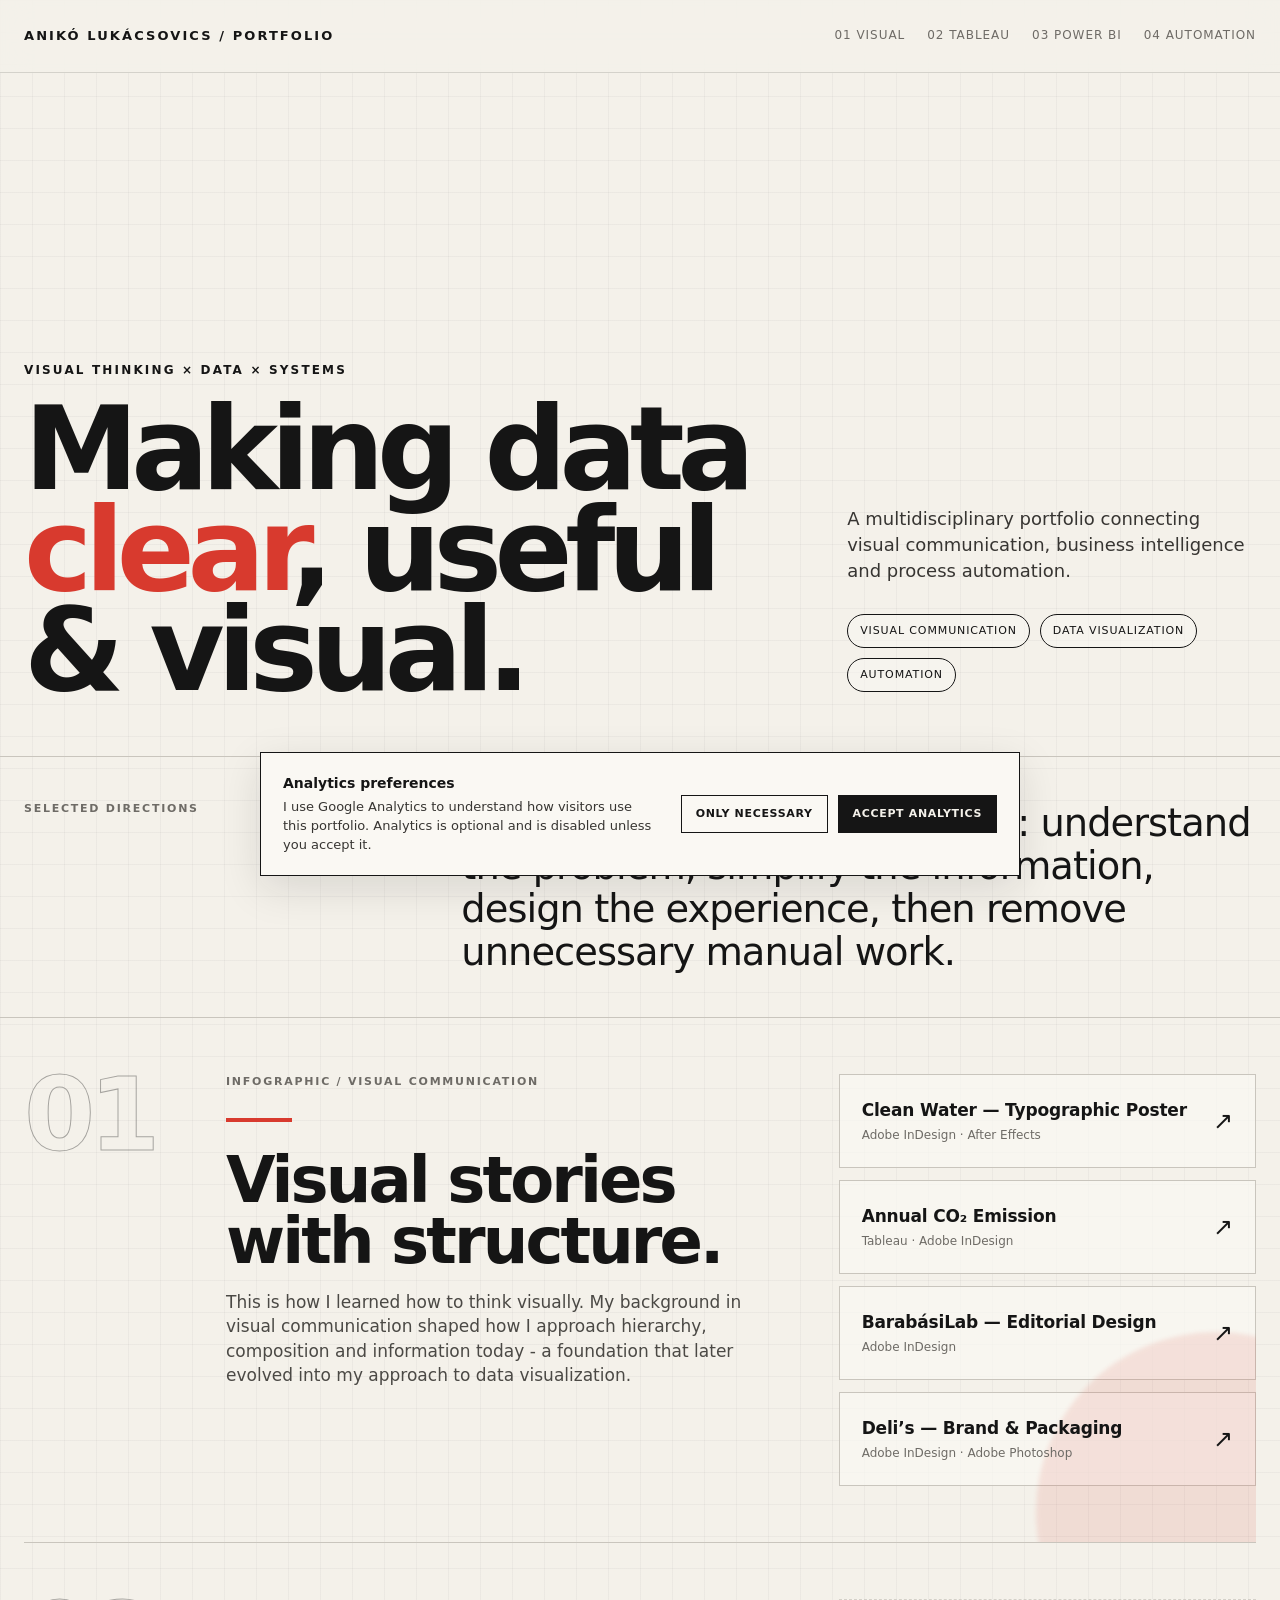
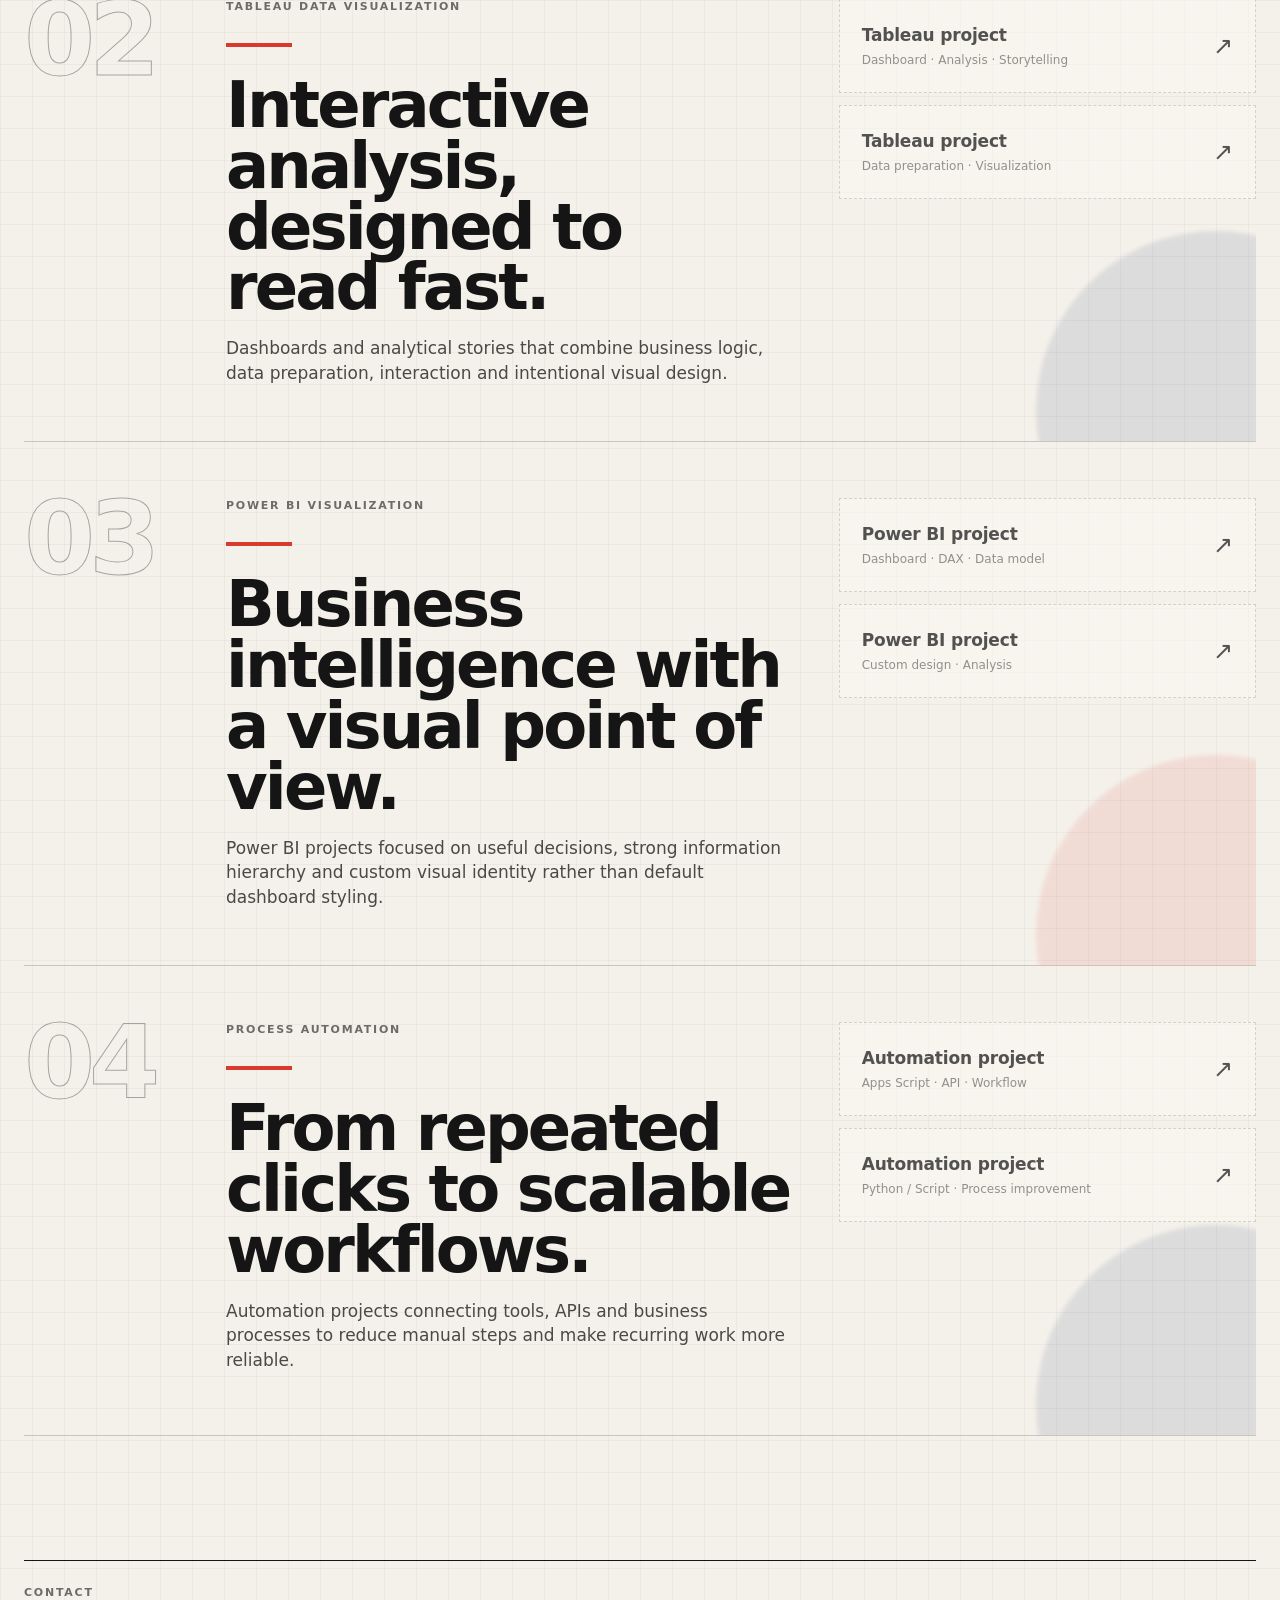
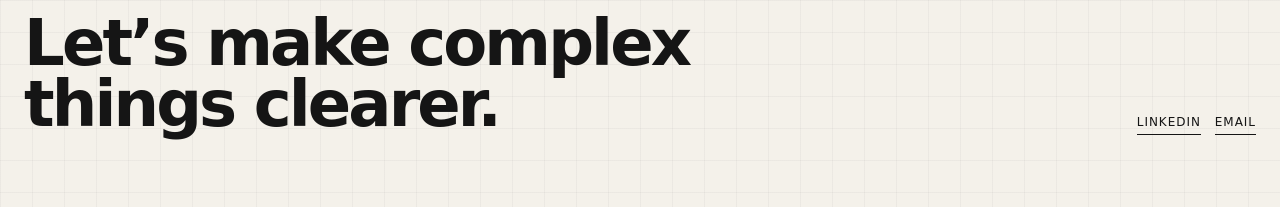
==== index.html @ 2d9f4ae4 "Implement analytics consent banner Added Google Analytics consent banner and functionality." ====
<!DOCTYPE html>
<html lang="en">
<head>
  <!-- Google Consent Mode: analytics denied by default -->
  <script>
    window.dataLayer = window.dataLayer || [];
    function gtag(){dataLayer.push(arguments);}
    gtag('consent', 'default', {
      'analytics_storage': 'denied',
      'ad_storage': 'denied',
      'ad_user_data': 'denied',
      'ad_personalization': 'denied'
    });
  </script>

  <!-- Google tag (gtag.js) -->
  <script async src="https://www.googletagmanager.com/gtag/js?id=G-JGWVMMJHGT"></script>
  <script>
    gtag('js', new Date());
    gtag('config', 'G-JGWVMMJHGT');
  </script>

  <meta charset="UTF-8" />
  <meta name="viewport" content="width=device-width, initial-scale=1.0" />
  <meta name="description" content="Portfolio — visual communication, Tableau, Power BI and process automation." />
  <title>Portfolio — Visual Data & Automation</title>

  <style>
    :root{
      --paper:#f4f1ea;
      --ink:#151515;
      --muted:#6e6b66;
      --line:#c9c5bd;
      --indigo:#243a73;
      --red:#d83a2e;
      --card:#faf8f3;
      --max:1320px;
    }

    *{box-sizing:border-box}

    html{scroll-behavior:smooth}

    body{
      margin:0;
      background:
        linear-gradient(rgba(21,21,21,.035) 1px, transparent 1px),
        linear-gradient(90deg, rgba(21,21,21,.035) 1px, transparent 1px),
        var(--paper);
      background-size:32px 32px;
      color:var(--ink);
      font-family:Inter, ui-sans-serif, system-ui, -apple-system, BlinkMacSystemFont, "Segoe UI", sans-serif;
      line-height:1.45;
    }

    a{
      color:inherit;
      text-decoration:none;
    }

    .shell{
      width:min(calc(100% - 48px),var(--max));
      margin:0 auto;
    }

    header{
      position:sticky;
      top:0;
      z-index:20;
      backdrop-filter:blur(14px);
      background:rgba(244,241,234,.84);
      border-bottom:1px solid rgba(21,21,21,.14);
    }

    .nav{
      height:72px;
      display:flex;
      align-items:center;
      justify-content:space-between;
      gap:24px;
    }

    .brand{
      font-size:13px;
      font-weight:800;
      letter-spacing:.16em;
      text-transform:uppercase;
      white-space:nowrap;
    }

    .navlinks{
      display:flex;
      gap:22px;
      align-items:center;
      flex-wrap:wrap;
      justify-content:flex-end;
    }

    .navlinks a{
      font-size:12px;
      letter-spacing:.08em;
      text-transform:uppercase;
      color:var(--muted);
      transition:.2s ease;
    }

    .navlinks a:hover{
      color:var(--ink);
    }

    .hero{
      min-height:76vh;
      display:grid;
      align-items:end;
      padding:72px 0 56px;
      border-bottom:1px solid var(--line);
    }

    .hero-grid{
      display:grid;
      grid-template-columns:1.3fr .7fr;
      gap:64px;
      align-items:end;
    }

    .eyebrow{
      font-size:12px;
      letter-spacing:.18em;
      text-transform:uppercase;
      color:var(--ink);
      font-weight:800;
      margin-bottom:20px;
    }

    h1{
      margin:0;
      font-size:clamp(56px,9vw,136px);
      line-height:.87;
      letter-spacing:-.065em;
      font-weight:800;
      max-width:980px;
    }

    h1 em{
      font-style:normal;
      color:var(--red);
    }

    .hero-copy{
      max-width:420px;
      padding-bottom:8px;
    }

    .hero-copy p{
      font-size:18px;
      margin:0 0 30px;
      color:#373532;
    }

    .hero-meta{
      display:flex;
      gap:10px;
      flex-wrap:wrap;
    }

    .pill{
      border:1px solid var(--ink);
      border-radius:999px;
      padding:8px 12px;
      font-size:11px;
      letter-spacing:.08em;
      text-transform:uppercase;
      background:rgba(250,248,243,.5);
    }

    .intro{
      padding:44px 0;
      border-bottom:1px solid var(--line);
    }

    .intro-grid{
      display:grid;
      grid-template-columns:1fr 2fr;
      gap:40px;
    }

    .label{
      font-size:11px;
      font-weight:800;
      letter-spacing:.16em;
      text-transform:uppercase;
      color:var(--muted);
    }

    .intro p{
      font-size:clamp(24px,3vw,42px);
      line-height:1.12;
      letter-spacing:-.025em;
      margin:0;
      max-width:1050px;
    }

    .work{
      padding:0 0 80px;
    }

    .section-card{
      position:relative;
      min-height:470px;
      display:grid;
      grid-template-columns:170px 1fr;
      gap:32px;
      padding:56px 0;
      border-bottom:1px solid var(--line);
      overflow:hidden;
    }

    .section-num{
      font-size:clamp(64px,8vw,120px);
      line-height:.8;
      letter-spacing:-.06em;
      font-weight:700;
      color:transparent;
      -webkit-text-stroke:1px var(--ink);
      opacity:.35;
    }

    .section-main{
      display:grid;
      grid-template-columns:1.15fr .85fr;
      gap:48px;
      align-items:start;
    }

    .section-title{
      margin:0 0 18px;
      font-size:clamp(40px,5vw,76px);
      line-height:.95;
      letter-spacing:-.045em;
    }

    .section-desc{
      max-width:620px;
      font-size:17px;
      color:#4b4945;
      margin:0;
    }

    .accent{
      width:66px;
      height:4px;
      background:var(--red);
      margin:28px 0;
    }

    .project-stack{
      display:grid;
      gap:12px;
    }

    .project{
      display:grid;
      grid-template-columns:1fr auto;
      gap:20px;
      align-items:center;
      min-height:94px;
      padding:20px 22px;
      border:1px solid var(--line);
      background:rgba(250,248,243,.72);
      transition:transform .22s ease, background .22s ease, border-color .22s ease;
    }

    .project:hover{
      transform:translateX(-8px);
      background:var(--card);
      border-color:var(--ink);
    }

    .project h3{
      margin:0 0 4px;
      font-size:17px;
      letter-spacing:-.01em;
    }

    .project p{
      margin:0;
      font-size:12px;
      color:var(--muted);
    }

    .arrow{
      font-size:24px;
      transition:transform .22s ease;
    }

    .project:hover .arrow{
      transform:translateX(5px);
    }

    .placeholder{
      border-style:dashed;
      opacity:.72;
    }

    .visual-project{
      position:relative;
      overflow:hidden;
      min-height:94px;
    }

    .visual-project::before{
      content:"";
      position:absolute;
      inset:0;
      background-image:var(--project-image);
      background-size:cover;
      background-position:center;
      opacity:0;
      transition:opacity .35s ease;
    }

    .visual-project .project-content,
    .visual-project .arrow{
      position:relative;
      z-index:1;
      transition:opacity .25s ease;
    }

    .visual-project:hover::before{
      opacity:1;
    }

    .visual-project:hover .project-content,
    .visual-project:hover .arrow{
      opacity:0;
    }

    .section-card[data-tone="indigo"]::after,
    .section-card[data-tone="red"]::after{
      content:"";
      position:absolute;
      right:-140px;
      bottom:-150px;
      width:360px;
      height:360px;
      border-radius:50%;
      filter:blur(2px);
      opacity:.11;
      pointer-events:none;
    }

    .section-card[data-tone="indigo"]::after{
      background:var(--indigo);
    }

    .section-card[data-tone="red"]::after{
      background:var(--red);
    }

    footer{
      padding:44px 0 72px;
    }

    .footer-grid{
      display:flex;
      justify-content:space-between;
      gap:32px;
      align-items:flex-end;
      border-top:1px solid var(--ink);
      padding-top:24px;
    }

    .footer-title{
      font-size:clamp(34px,5vw,68px);
      letter-spacing:-.045em;
      line-height:.95;
      font-weight:750;
    }

    .footer-links{
      display:flex;
      gap:14px;
      flex-wrap:wrap;
      justify-content:flex-end;
    }

    .footer-links a{
      font-size:12px;
      letter-spacing:.08em;
      text-transform:uppercase;
      border-bottom:1px solid var(--ink);
      padding-bottom:3px;
    }

    .reveal{
      opacity:0;
      transform:translateY(24px);
      transition:opacity .7s ease, transform .7s ease;
    }

    .reveal.visible{
      opacity:1;
      transform:none;
    }

    @media(max-width:920px){
      .shell{
        width:min(calc(100% - 30px),var(--max));
      }

      .nav{
        height:auto;
        padding:18px 0;
        align-items:flex-start;
      }

      .navlinks{
        gap:12px;
      }

      .hero{
        min-height:auto;
        padding:90px 0 48px;
      }

      .hero-grid,
      .intro-grid,
      .section-main{
        grid-template-columns:1fr;
      }

      .hero-grid{
        gap:34px;
      }

      .intro-grid{
        gap:16px;
      }

      .section-card{
        grid-template-columns:1fr;
        gap:18px;
        min-height:auto;
        padding:44px 0;
      }

      .section-num{
        font-size:64px;
      }

      .footer-grid{
        align-items:flex-start;
        flex-direction:column;
      }

      .footer-links{
        justify-content:flex-start;
      }
    }

    @media(max-width:560px){
      .brand{
        font-size:11px;
      }

      .navlinks a{
        font-size:10px;
      }

      .navlinks{
        gap:9px;
      }

      h1{
        font-size:58px;
      }

      .intro p{
        font-size:28px;
      }

      .section-title{
        font-size:43px;
      }

      .project{
        min-height:84px;
        padding:17px;
      }
    }

    /* Analytics consent banner */
    .consent-banner{
      position:fixed;
      left:24px;
      right:24px;
      bottom:24px;
      z-index:9999;
      display:none;
      max-width:760px;
      margin:0 auto;
      padding:20px 22px;
      background:var(--card);
      border:1px solid var(--ink);
      box-shadow:0 12px 40px rgba(21,21,21,.12);
    }
    .consent-banner.is-visible{display:block}
    .consent-inner{
      display:flex;
      align-items:center;
      justify-content:space-between;
      gap:24px;
    }
    .consent-copy{
      max-width:470px;
      font-size:13px;
      color:#373532;
    }
    .consent-copy strong{
      display:block;
      margin-bottom:5px;
      color:var(--ink);
      font-size:14px;
    }
    .consent-actions{
      display:flex;
      gap:10px;
      flex-shrink:0;
    }
    .consent-btn{
      appearance:none;
      border:1px solid var(--ink);
      padding:10px 14px;
      font:inherit;
      font-size:11px;
      font-weight:700;
      letter-spacing:.06em;
      text-transform:uppercase;
      cursor:pointer;
      background:transparent;
      color:var(--ink);
    }
    .consent-btn.accept{
      background:var(--ink);
      color:var(--paper);
    }
    @media(max-width:680px){
      .consent-banner{left:15px;right:15px;bottom:15px}
      .consent-inner{align-items:stretch;flex-direction:column;gap:16px}
      .consent-actions{flex-wrap:wrap}
    }

  </style>
</head>

<body>

  <div class="consent-banner" id="analytics-consent" role="dialog" aria-live="polite" aria-label="Analytics preferences">
    <div class="consent-inner">
      <div class="consent-copy">
        <strong>Analytics preferences</strong>
        I use Google Analytics to understand how visitors use this portfolio.
        Analytics is optional and is disabled unless you accept it.
      </div>
      <div class="consent-actions">
        <button class="consent-btn" id="necessary-only" type="button">Only necessary</button>
        <button class="consent-btn accept" id="accept-analytics" type="button">Accept analytics</button>
      </div>
    </div>
  </div>


  <header>
    <div class="shell nav">
      <a class="brand" href="#top">ANIKÓ LUKÁCSOVICS / PORTFOLIO</a>

      <nav class="navlinks" aria-label="Primary navigation">
        <a href="#visual">01 Visual</a>
        <a href="#tableau">02 Tableau</a>
        <a href="#powerbi">03 Power BI</a>
        <a href="#automation">04 Automation</a>
      </nav>
    </div>
  </header>

  <main id="top">

    <section class="hero">
      <div class="shell hero-grid">

        <div>
          <div class="eyebrow">Visual thinking × Data × Systems</div>
          <h1>Making data <em>clear</em>, useful & visual.</h1>
        </div>

        <div class="hero-copy">
          <p>A multidisciplinary portfolio connecting visual communication, business intelligence and process automation.</p>

          <div class="hero-meta">
            <span class="pill">Visual communication</span>
            <span class="pill">Data Visualization</span>
            <span class="pill">Automation</span>
          </div>
        </div>

      </div>
    </section>

    <section class="intro reveal">
      <div class="shell intro-grid">
        <div class="label">Selected directions</div>

        <p>
          Four disciplines, one approach: understand the problem, simplify the information,
          design the experience, then remove unnecessary manual work.
        </p>
      </div>
    </section>

    <section class="work shell">

      <!-- 01 VISUAL COMMUNICATION -->

      <article id="visual" class="section-card reveal" data-tone="red">

        <div class="section-num">01</div>

        <div class="section-main">

          <div>
            <div class="label">Infographic / Visual Communication</div>
            <div class="accent"></div>

            <h2 class="section-title">
              Visual stories with structure.
            </h2>

            <p class="section-desc">
              This is how I learned how to think visually. My background in visual communication
              shaped how I approach hierarchy, composition and information today - a foundation
              that later evolved into my approach to data visualization.
            </p>
          </div>

          <div class="project-stack">

            <!-- CLEAN WATER — CLICKABLE -->

            <a class="project visual-project"
               href="clean-water.html"
               style="--project-image:url('clean-water-thumbnail.jpg')">

              <div class="project-content">
                <h3>Clean Water — Typographic Poster</h3>
                <p>Adobe InDesign · After Effects</p>
              </div>

              <span class="arrow">↗</span>
            </a>


            <!-- CO2 EMISSION -->

            <a class="project visual-project"
               href="co2-emission.html"
               style="--project-image:url('co2-emission-hover.jpg')">

              <div class="project-content">
                <h3>Annual CO₂ Emission</h3>
                <p>Tableau · Adobe InDesign</p>
              </div>

              <span class="arrow">↗</span>
            </a>


            <!-- BARABASI LAB -->

            <a class="project visual-project"
               href="barabasi.html"
               style="--project-image:url('Barabasi-hower.JPG')">

              <div class="project-content">
                <h3>BarabásiLab — Editorial Design</h3>
                <p>Adobe InDesign</p>
              </div>

              <span class="arrow">↗</span>
            </a>


            <!-- DELI'S -->

<!-- DELI'S VEGAN ICE CREAM -->

<a class="project visual-project"
   href="delis.html"
   style="--project-image:url('delis-hover.JPG')">

  <div class="project-content">
    <h3>Deli’s — Brand & Packaging</h3>
    <p>Adobe InDesign · Adobe Photoshop</p>
  </div>

  <span class="arrow">↗</span>

</a>

          </div>
        </div>
      </article>


      <!-- 02 TABLEAU -->

      <article id="tableau" class="section-card reveal" data-tone="indigo">

        <div class="section-num">02</div>

        <div class="section-main">

          <div>
            <div class="label">Tableau Data Visualization</div>
            <div class="accent"></div>

            <h2 class="section-title">
              Interactive analysis, designed to read fast.
            </h2>

            <p class="section-desc">
              Dashboards and analytical stories that combine business logic,
              data preparation, interaction and intentional visual design.
            </p>
          </div>

          <div class="project-stack">

            <a class="project placeholder"
               href="#"
               onclick="return false;">

              <div>
                <h3>Tableau project</h3>
                <p>Dashboard · Analysis · Storytelling</p>
              </div>

              <span class="arrow">↗</span>
            </a>

            <a class="project placeholder"
               href="#"
               onclick="return false;">

              <div>
                <h3>Tableau project</h3>
                <p>Data preparation · Visualization</p>
              </div>

              <span class="arrow">↗</span>
            </a>

          </div>
        </div>
      </article>


      <!-- 03 POWER BI -->

      <article id="powerbi" class="section-card reveal" data-tone="red">

        <div class="section-num">03</div>

        <div class="section-main">

          <div>
            <div class="label">Power BI Visualization</div>
            <div class="accent"></div>

            <h2 class="section-title">
              Business intelligence with a visual point of view.
            </h2>

            <p class="section-desc">
              Power BI projects focused on useful decisions,
              strong information hierarchy and custom visual identity
              rather than default dashboard styling.
            </p>
          </div>

          <div class="project-stack">

            <a class="project placeholder"
               href="#"
               onclick="return false;">

              <div>
                <h3>Power BI project</h3>
                <p>Dashboard · DAX · Data model</p>
              </div>

              <span class="arrow">↗</span>
            </a>

            <a class="project placeholder"
               href="#"
               onclick="return false;">

              <div>
                <h3>Power BI project</h3>
                <p>Custom design · Analysis</p>
              </div>

              <span class="arrow">↗</span>
            </a>

          </div>
        </div>
      </article>


      <!-- 04 AUTOMATION -->

      <article id="automation" class="section-card reveal" data-tone="indigo">

        <div class="section-num">04</div>

        <div class="section-main">

          <div>
            <div class="label">Process Automation</div>
            <div class="accent"></div>

            <h2 class="section-title">
              From repeated clicks to scalable workflows.
            </h2>

            <p class="section-desc">
              Automation projects connecting tools, APIs and business processes
              to reduce manual steps and make recurring work more reliable.
            </p>
          </div>

          <div class="project-stack">

            <a class="project placeholder"
               href="#"
               onclick="return false;">

              <div>
                <h3>Automation project</h3>
                <p>Apps Script · API · Workflow</p>
              </div>

              <span class="arrow">↗</span>
            </a>

            <a class="project placeholder"
               href="#"
               onclick="return false;">

              <div>
                <h3>Automation project</h3>
                <p>Python / Script · Process improvement</p>
              </div>

              <span class="arrow">↗</span>
            </a>

          </div>
        </div>
      </article>

    </section>
  </main>


  <footer>

    <div class="shell footer-grid">

      <div>
        <div class="label" style="margin-bottom:12px">
          Contact
        </div>

        <div class="footer-title">
          Let’s make complex<br/>
          things clearer.
        </div>
      </div>

      <div class="footer-links">
        <a href="https://www.linkedin.com/in/anikolukacsovics"
           target="_blank"
           rel="noopener noreferrer">
          LinkedIn
        </a>

        <a href="mailto:aniko.lukacsovics@gmail.com">
          Email
        </a>
      </div>

    </div>

  </footer>


  <script>
    const observer = new IntersectionObserver((entries) => {
      entries.forEach(entry => {
        if (entry.isIntersecting) {
          entry.target.classList.add('visible');
        }
      });
    }, { threshold: 0.12 });

    document
      .querySelectorAll('.reveal')
      .forEach(el => observer.observe(el));
  </script>


  <script>
    (function () {
      const banner = document.getElementById('analytics-consent');
      const acceptButton = document.getElementById('accept-analytics');
      const necessaryButton = document.getElementById('necessary-only');
      const storageKey = 'portfolio_analytics_consent';
      const savedChoice = localStorage.getItem(storageKey);

      function grantAnalytics() {
        gtag('consent', 'update', {'analytics_storage': 'granted'});
      }
      function denyAnalytics() {
        gtag('consent', 'update', {'analytics_storage': 'denied'});
      }

      if (savedChoice === 'granted') {
        grantAnalytics();
      } else if (savedChoice === 'denied') {
        denyAnalytics();
      } else {
        banner.classList.add('is-visible');
      }

      acceptButton.addEventListener('click', function () {
        localStorage.setItem(storageKey, 'granted');
        grantAnalytics();
        banner.classList.remove('is-visible');
      });

      necessaryButton.addEventListener('click', function () {
        localStorage.setItem(storageKey, 'denied');
        denyAnalytics();
        banner.classList.remove('is-visible');
      });
    })();
  </script>

</body>
</html>
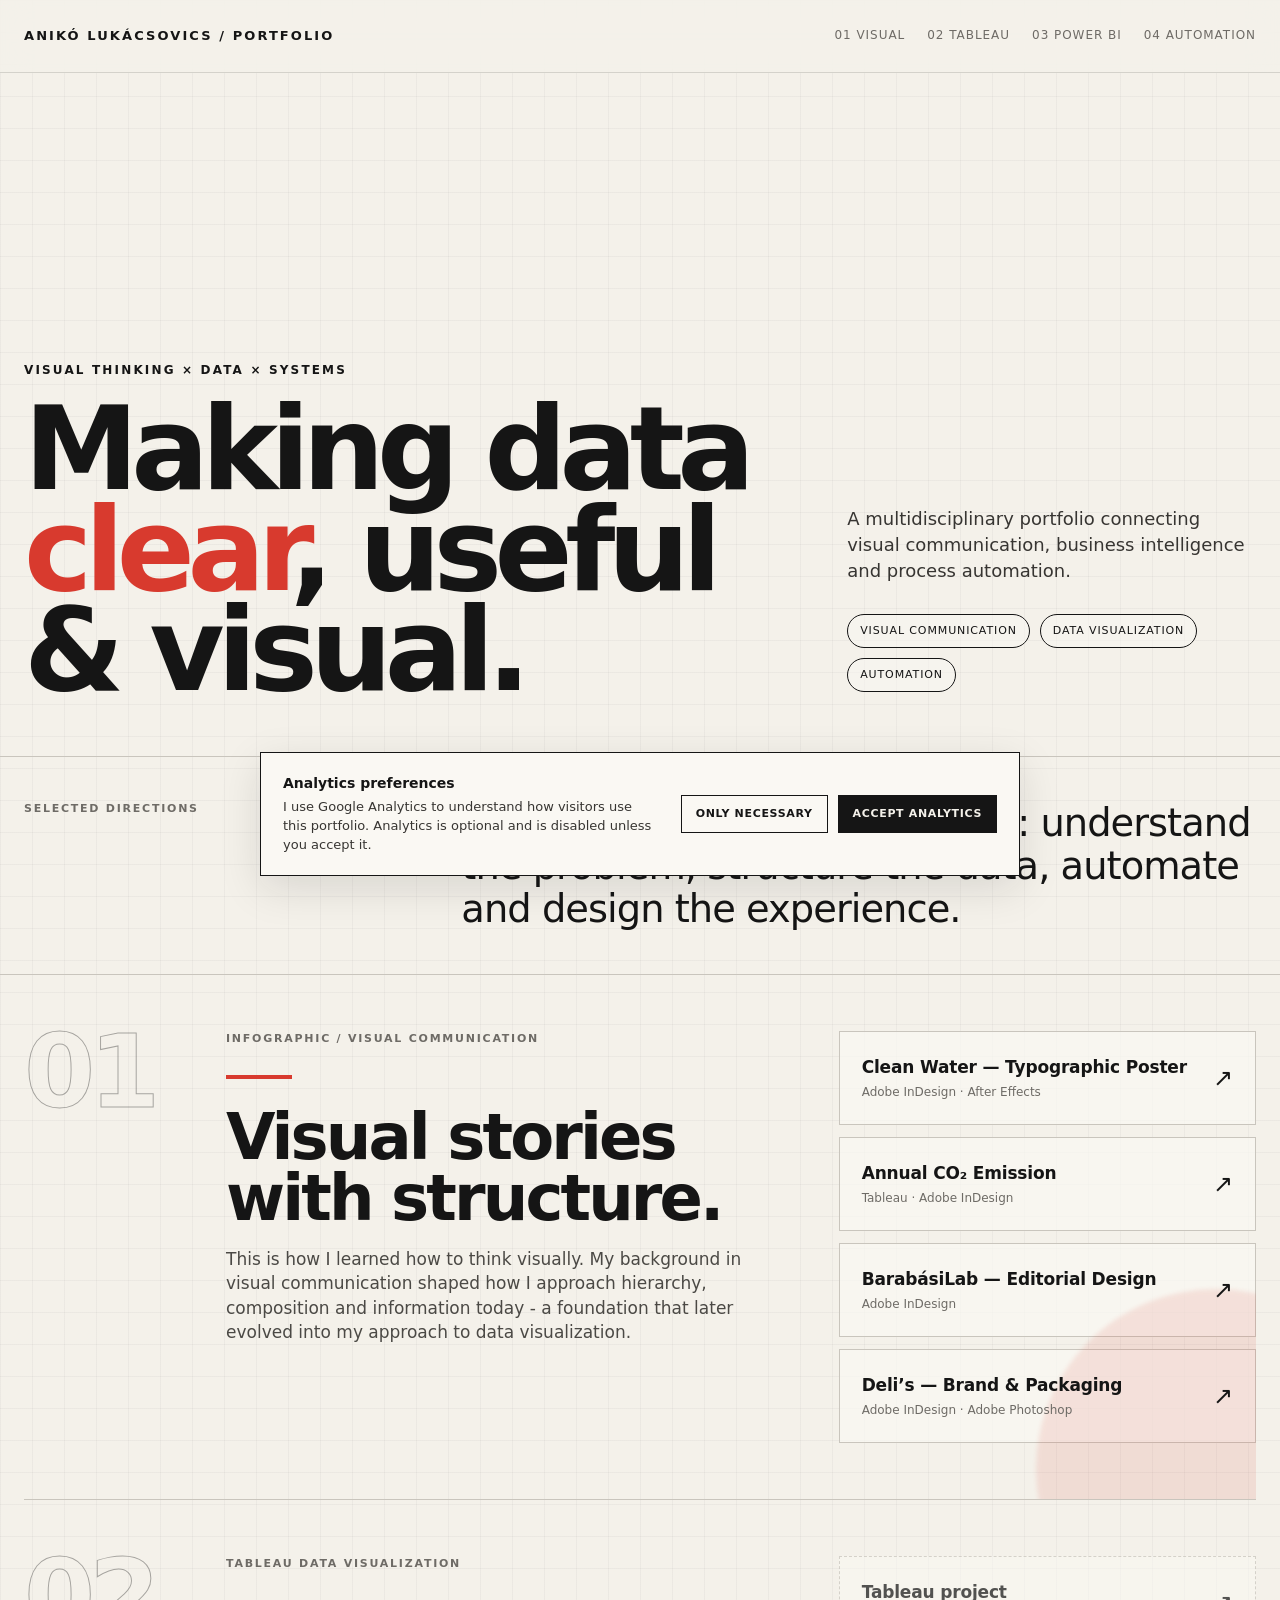
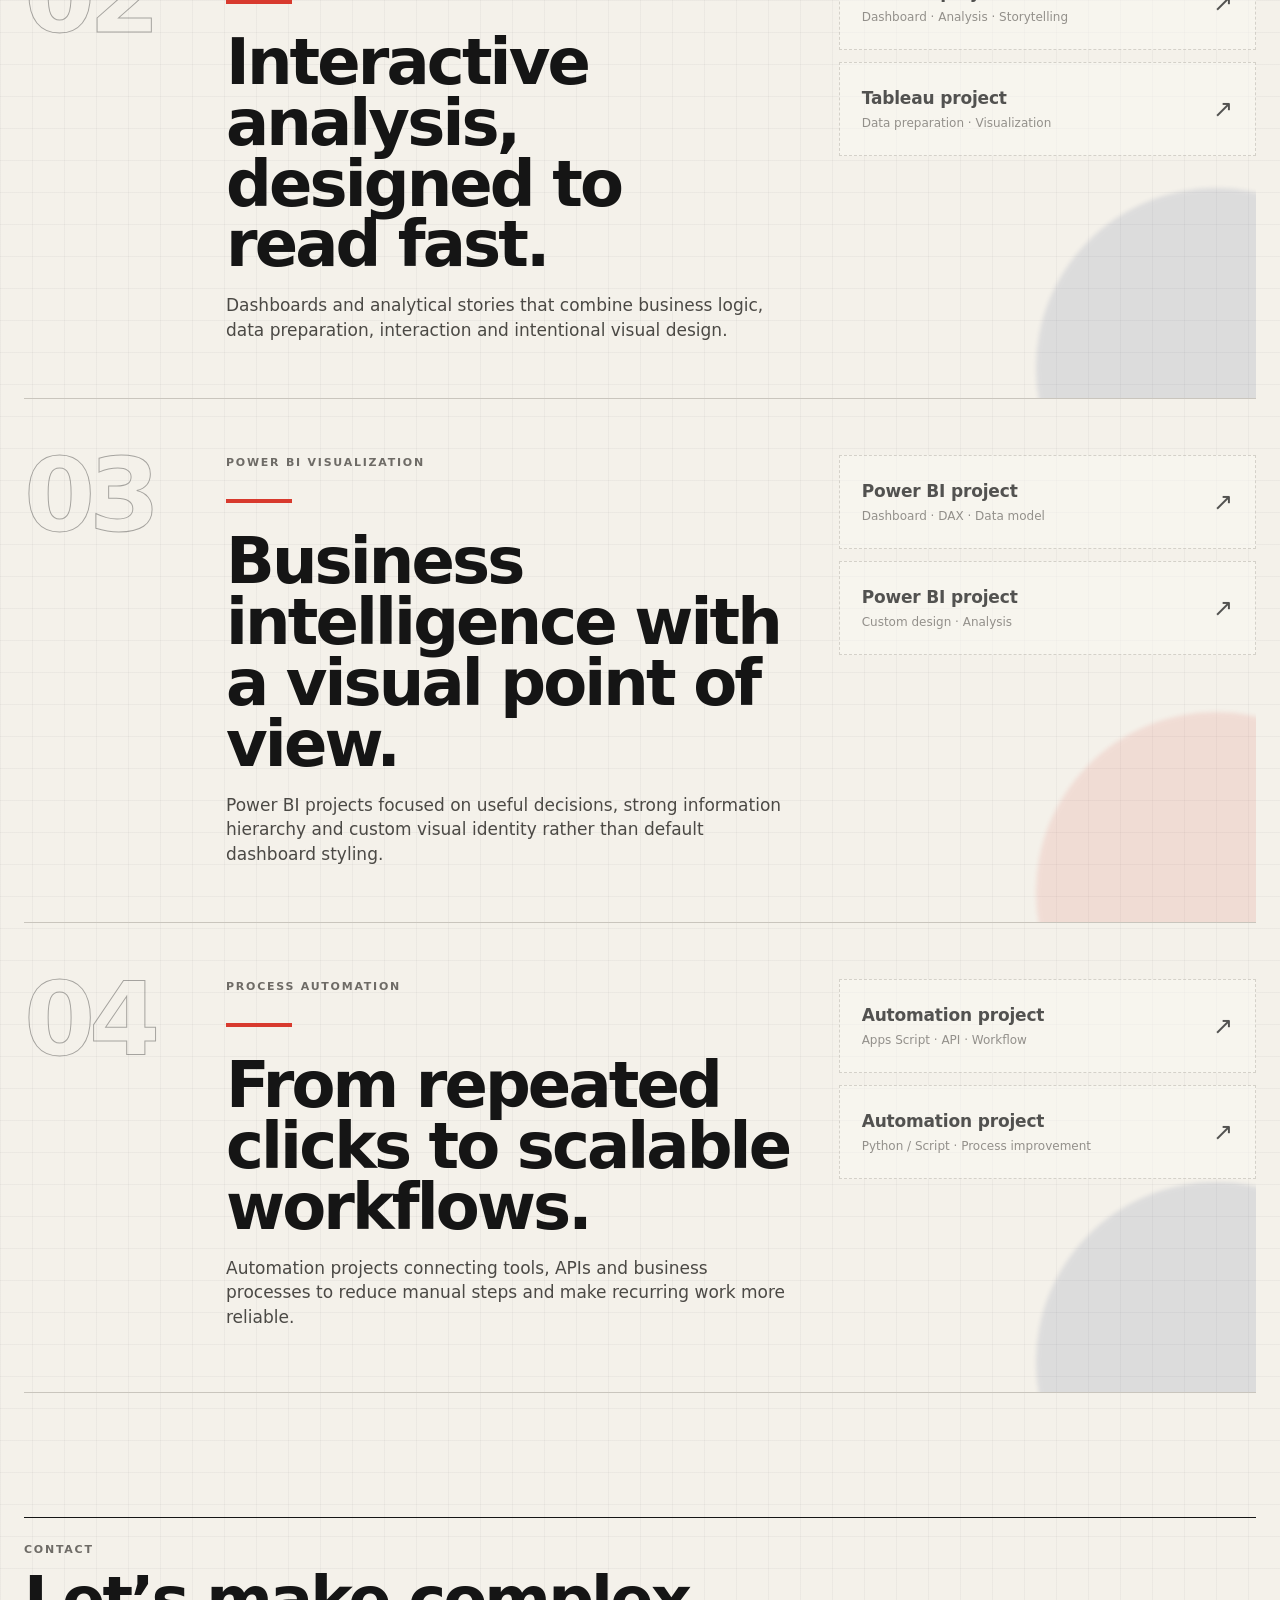
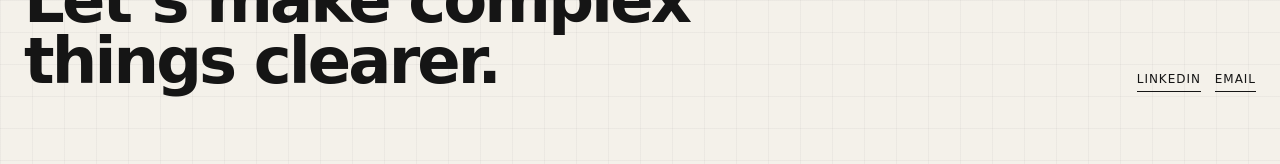
==== commit 97e09794: "Update description in index.html" ====
--- a/index.html
+++ b/index.html
@@ -611,8 +611,7 @@
         <div class="label">Selected directions</div>
 
         <p>
-          Four disciplines, one approach: understand the problem, simplify the information,
-          design the experience, then remove unnecessary manual work.
+          Four disciplines, one approach: understand the problem, structure the data, automate and design the experience.
         </p>
       </div>
     </section>
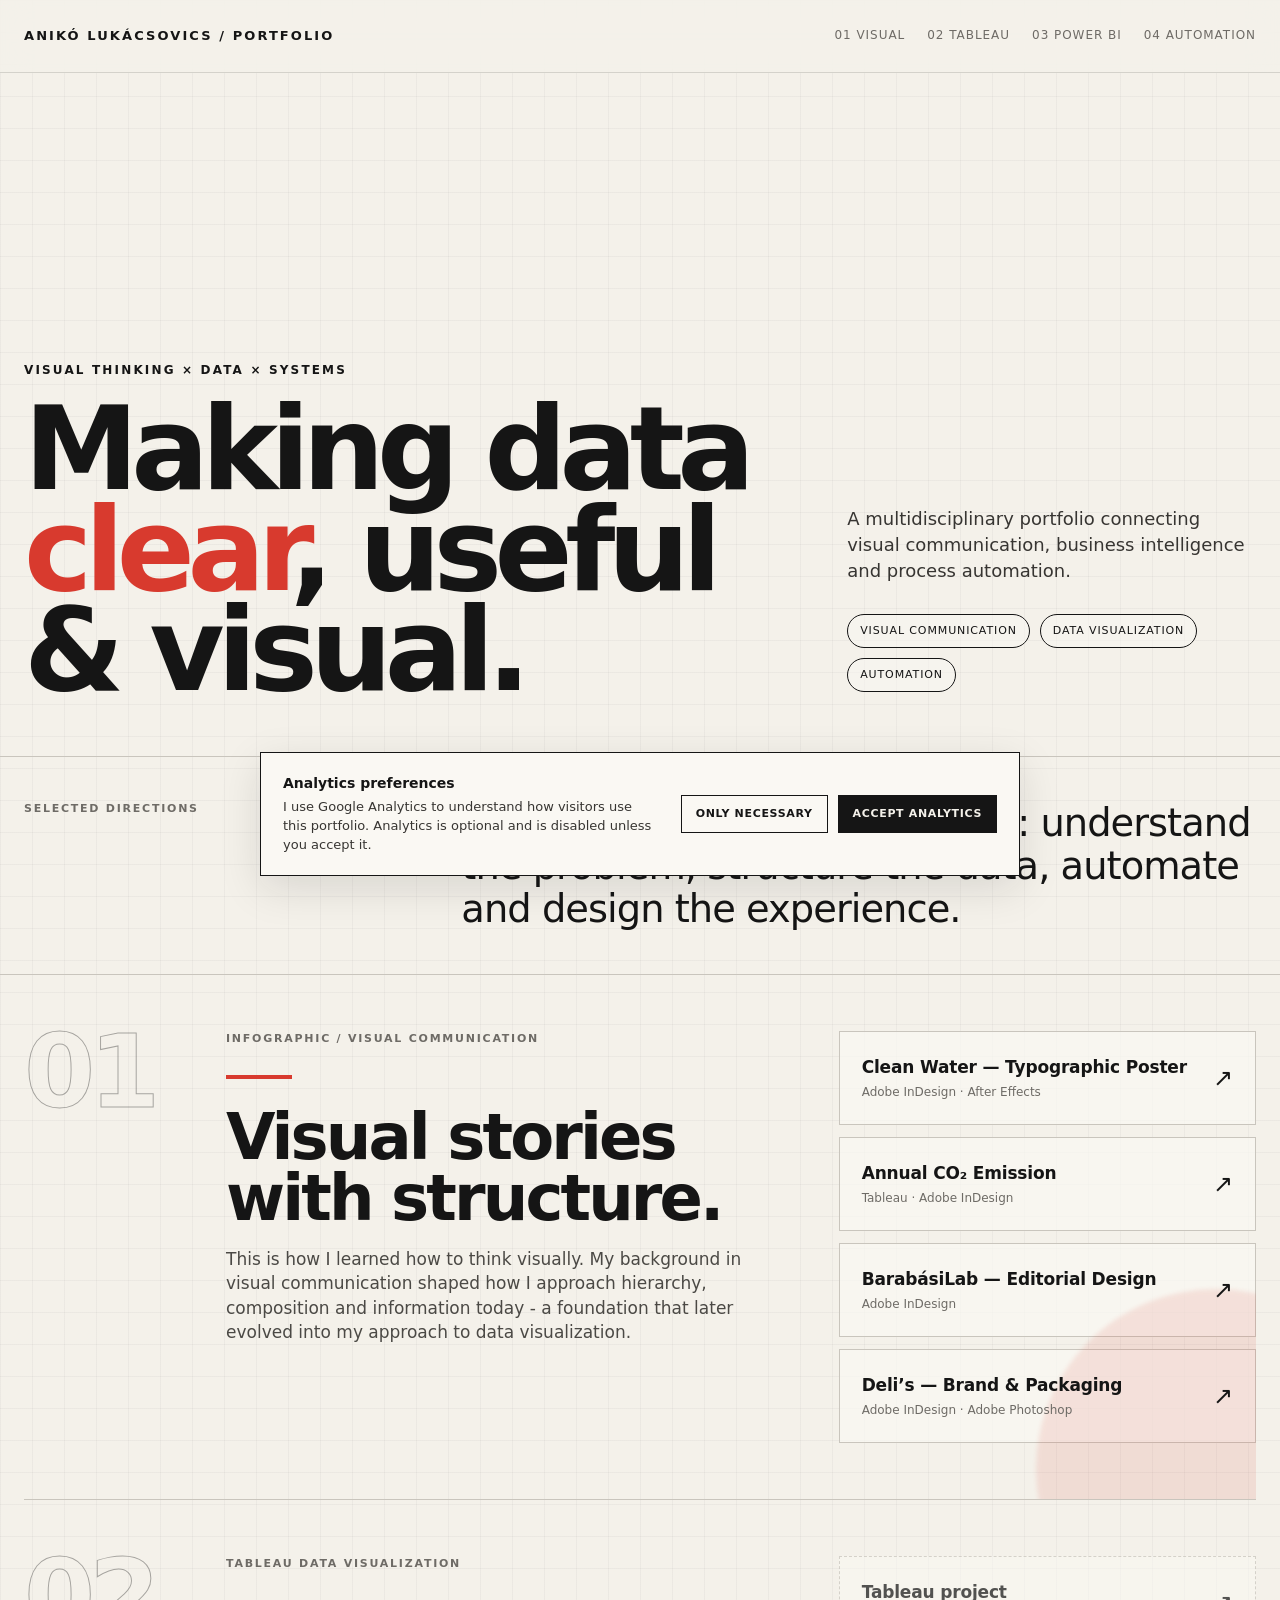
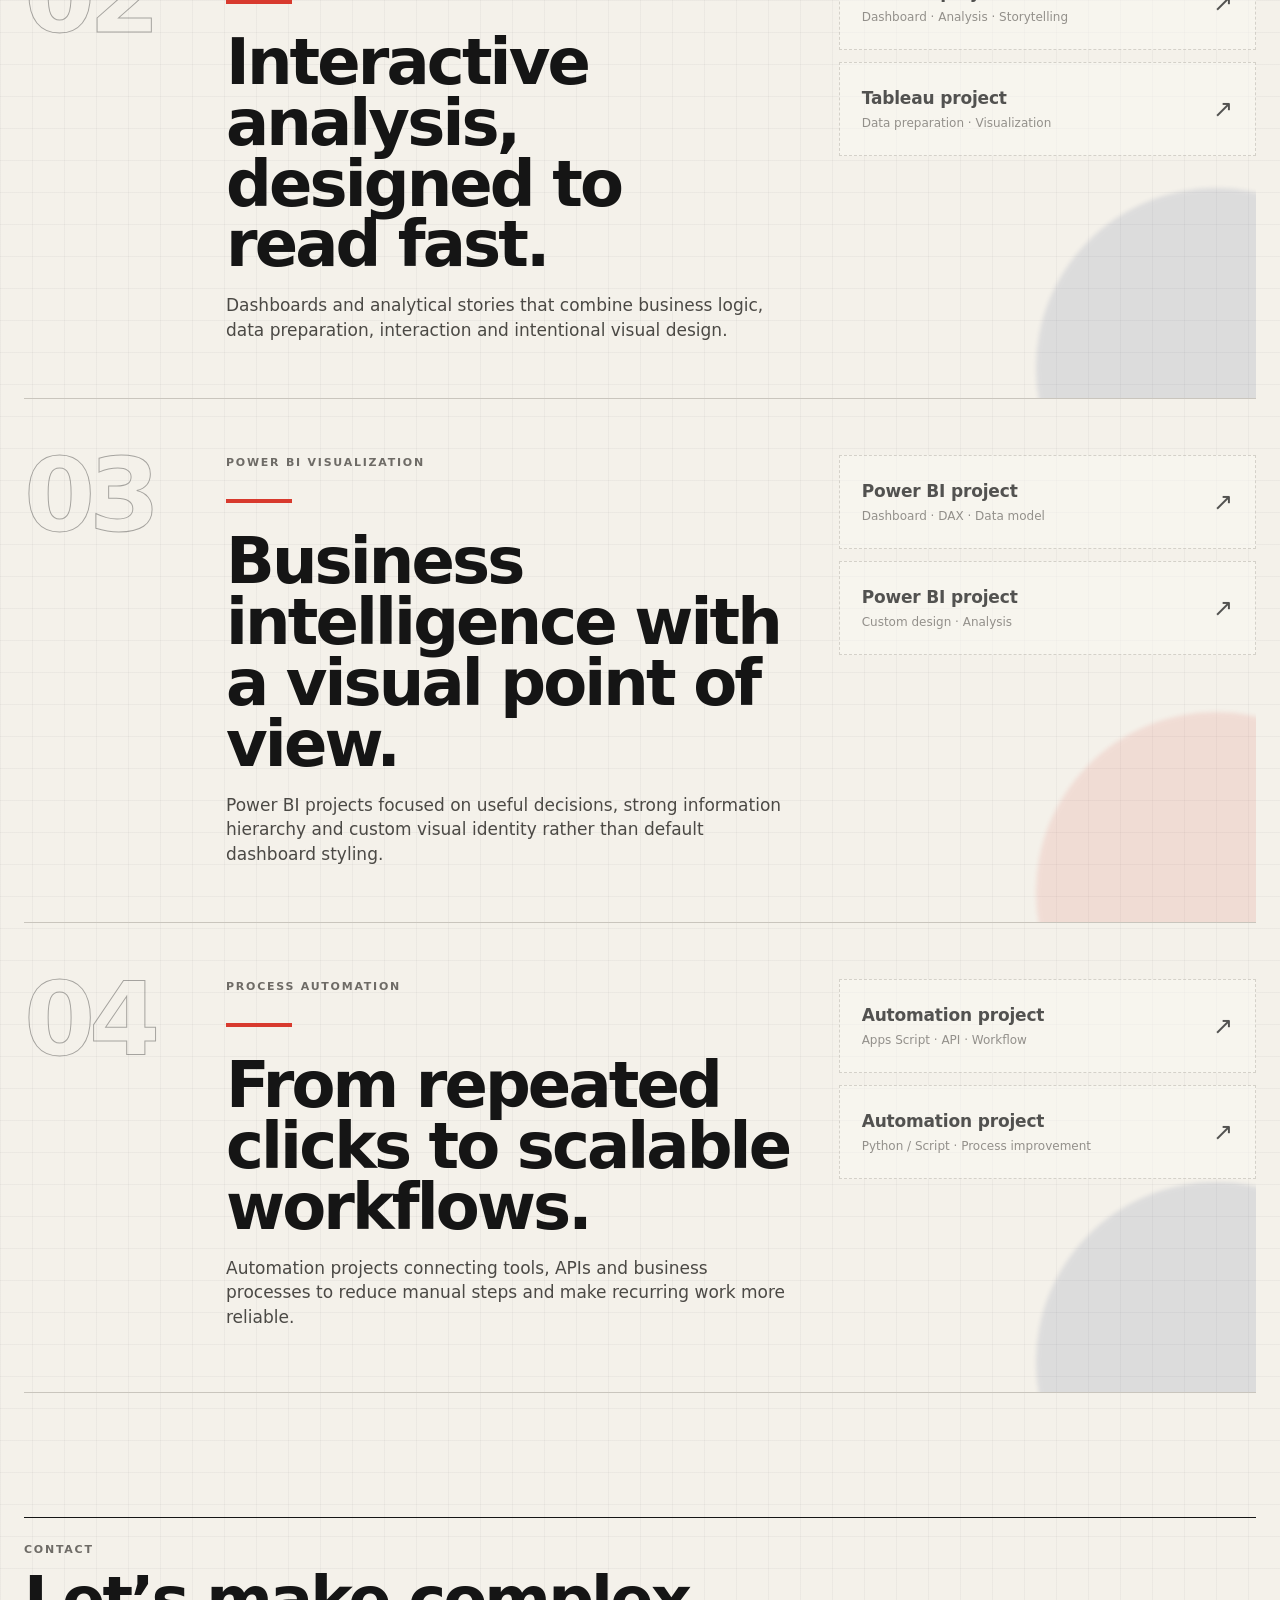
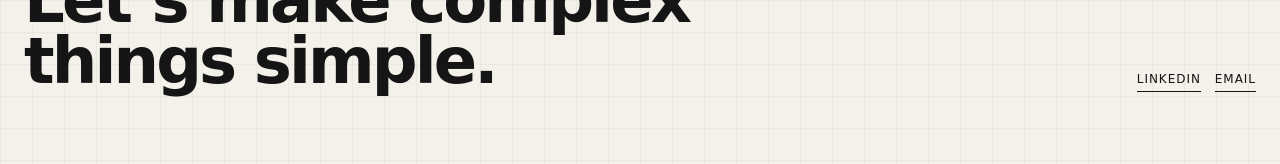
==== commit 84a8ee43: "Change footer text from 'clearer' to 'simple'" ====
--- a/index.html
+++ b/index.html
@@ -884,7 +884,7 @@
 
         <div class="footer-title">
           Let’s make complex<br/>
-          things clearer.
+          things simple.
         </div>
       </div>
 
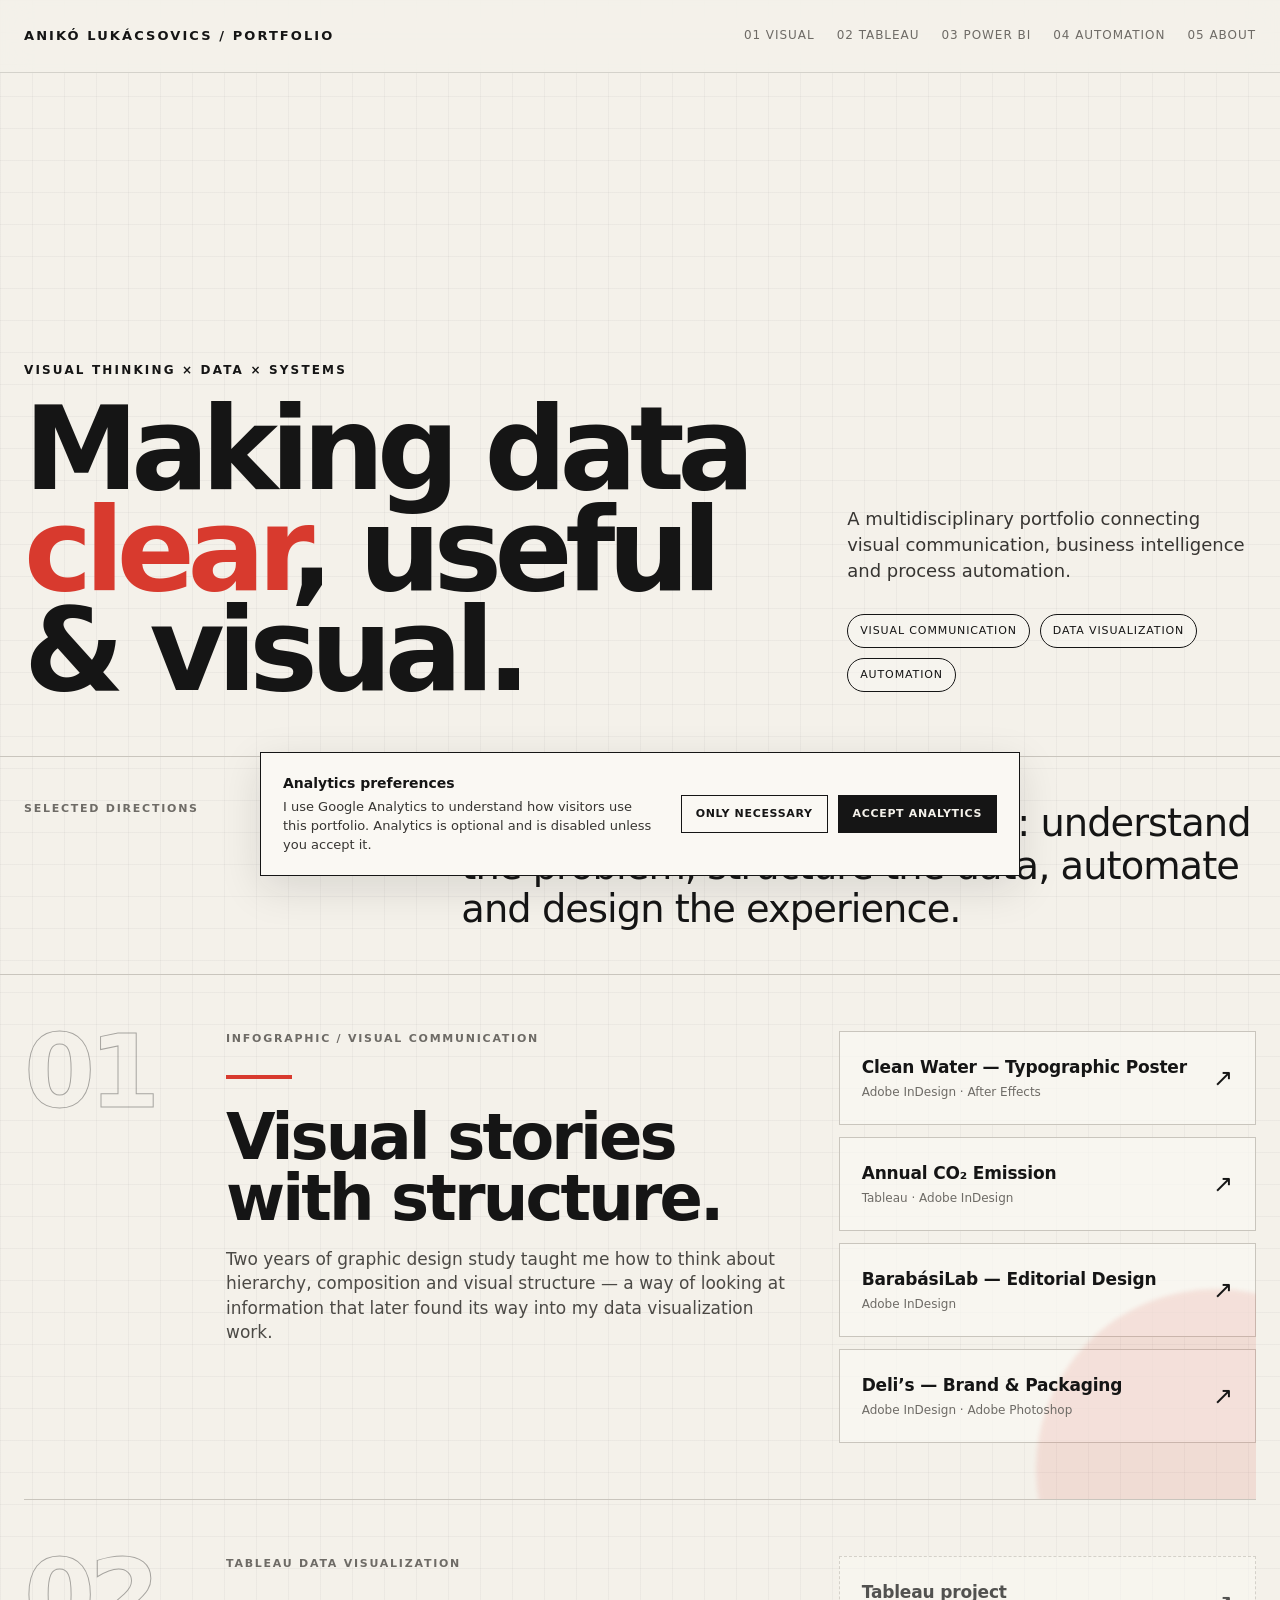
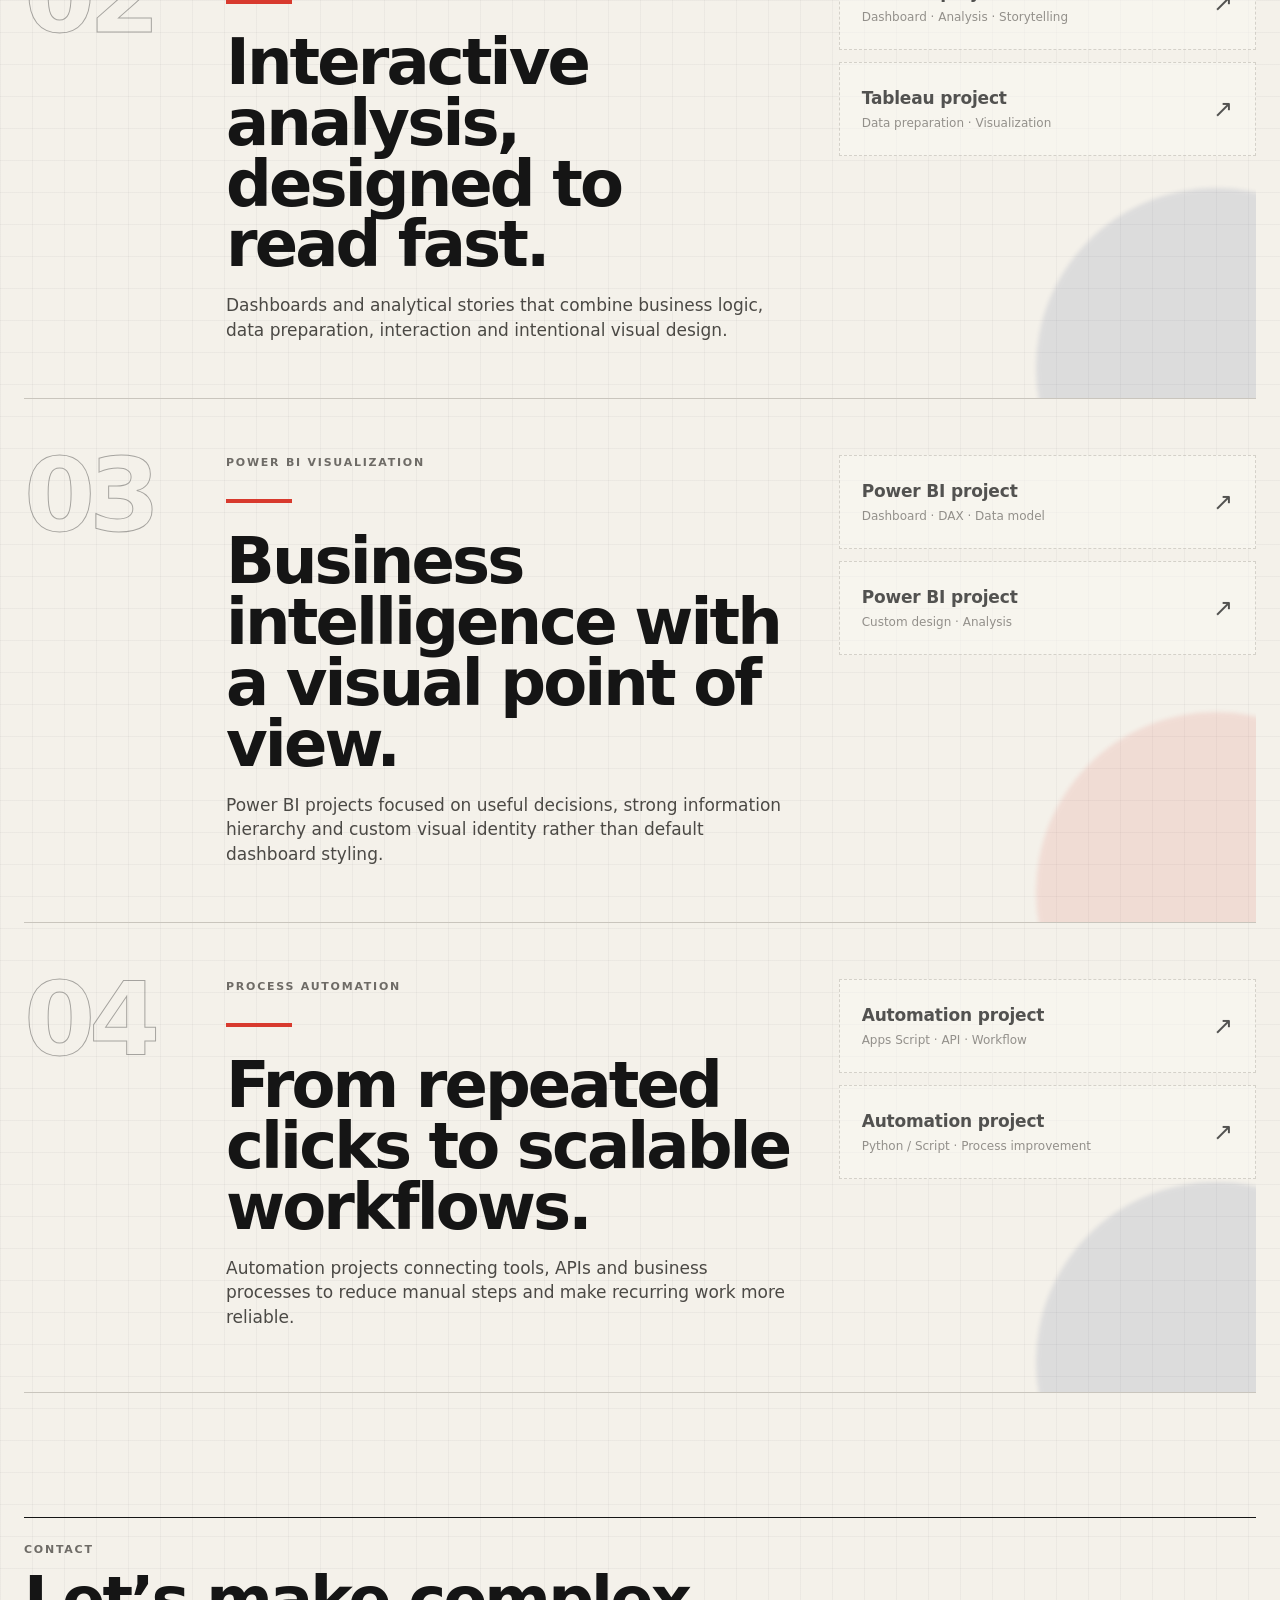
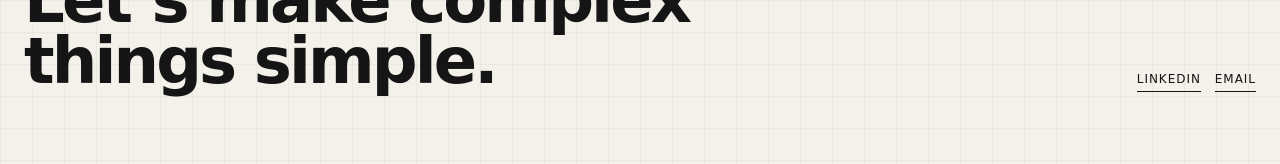
==== commit 5bfb8252: "Add About navigation and clarify design study" ====
--- a/index.html
+++ b/index.html
@@ -579,6 +579,7 @@
         <a href="#tableau">02 Tableau</a>
         <a href="#powerbi">03 Power BI</a>
         <a href="#automation">04 Automation</a>
+        <a href="about.html">05 About</a>
       </nav>
     </div>
   </header>
@@ -635,9 +636,9 @@
             </h2>
 
             <p class="section-desc">
-              This is how I learned how to think visually. My background in visual communication
-              shaped how I approach hierarchy, composition and information today - a foundation
-              that later evolved into my approach to data visualization.
+              Two years of graphic design study taught me how to think about hierarchy,
+              composition and visual structure — a way of looking at information
+              that later found its way into my data visualization work.
             </p>
           </div>
 
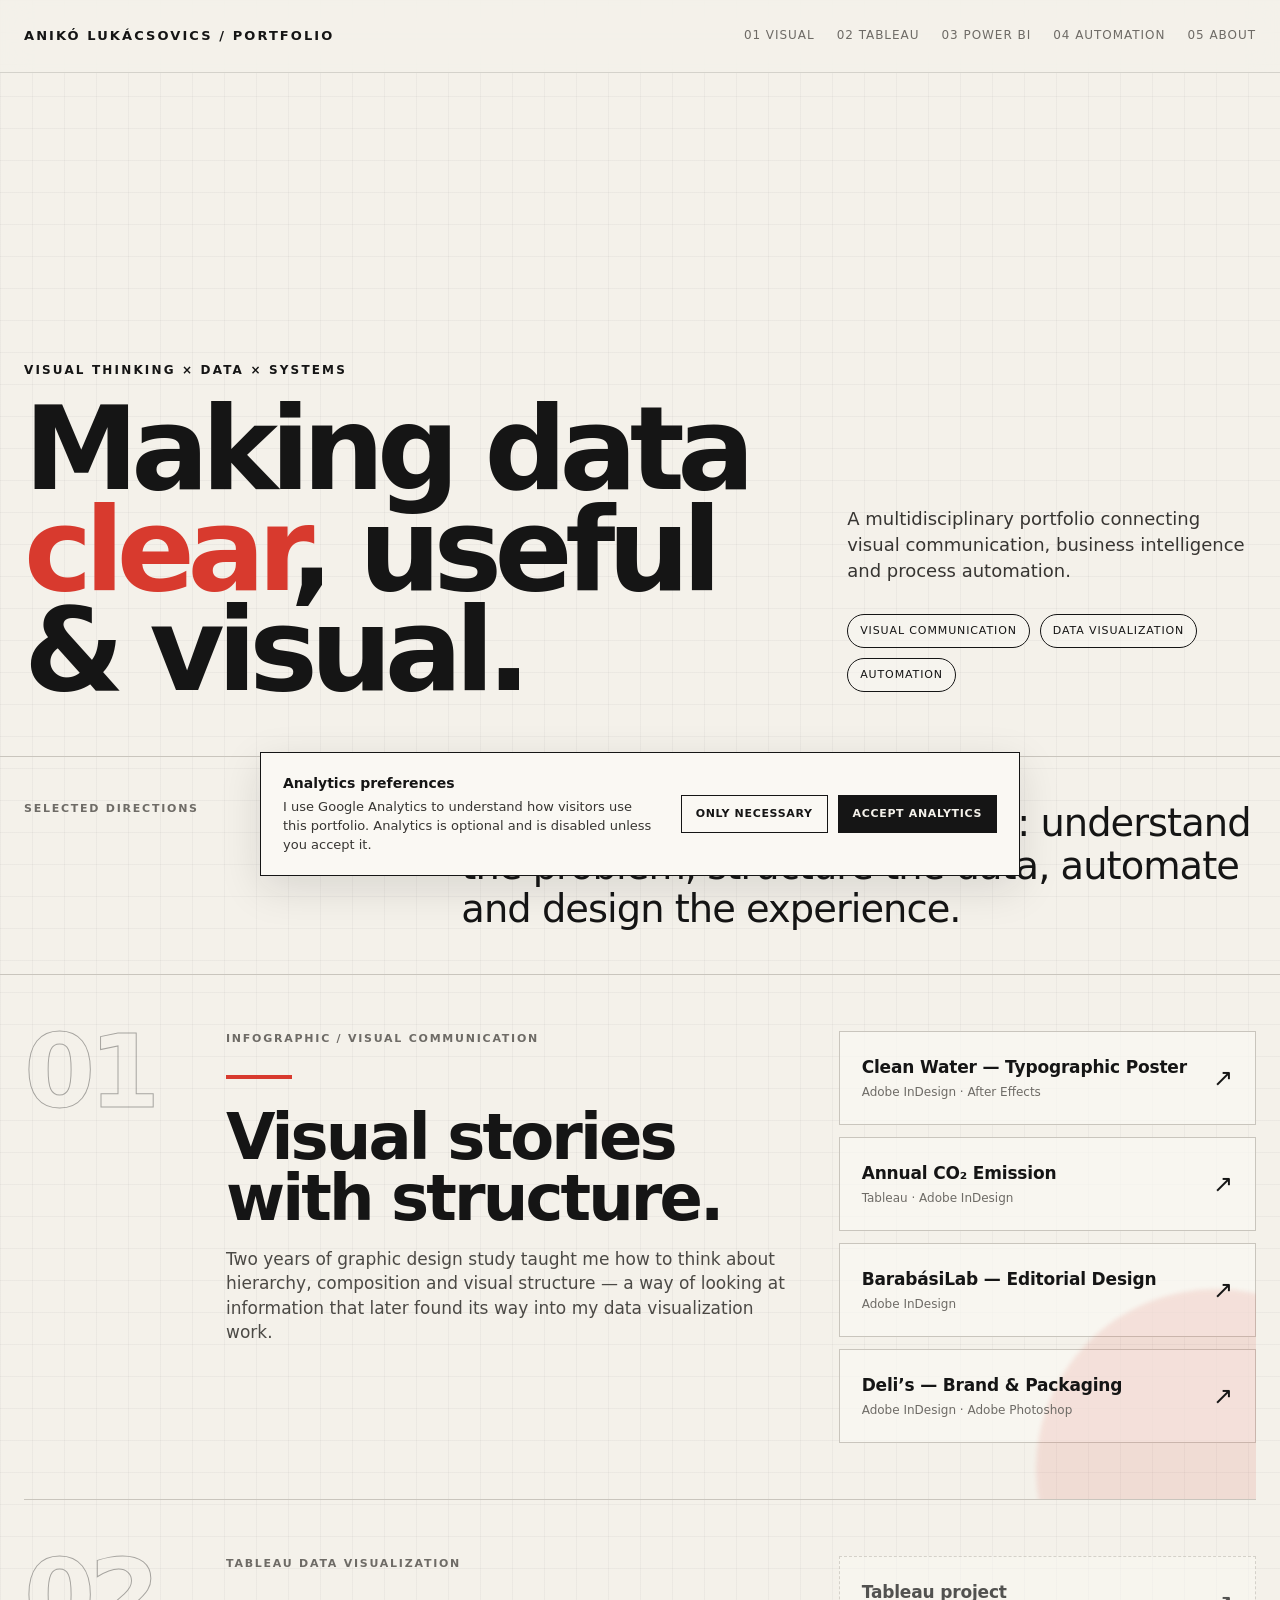
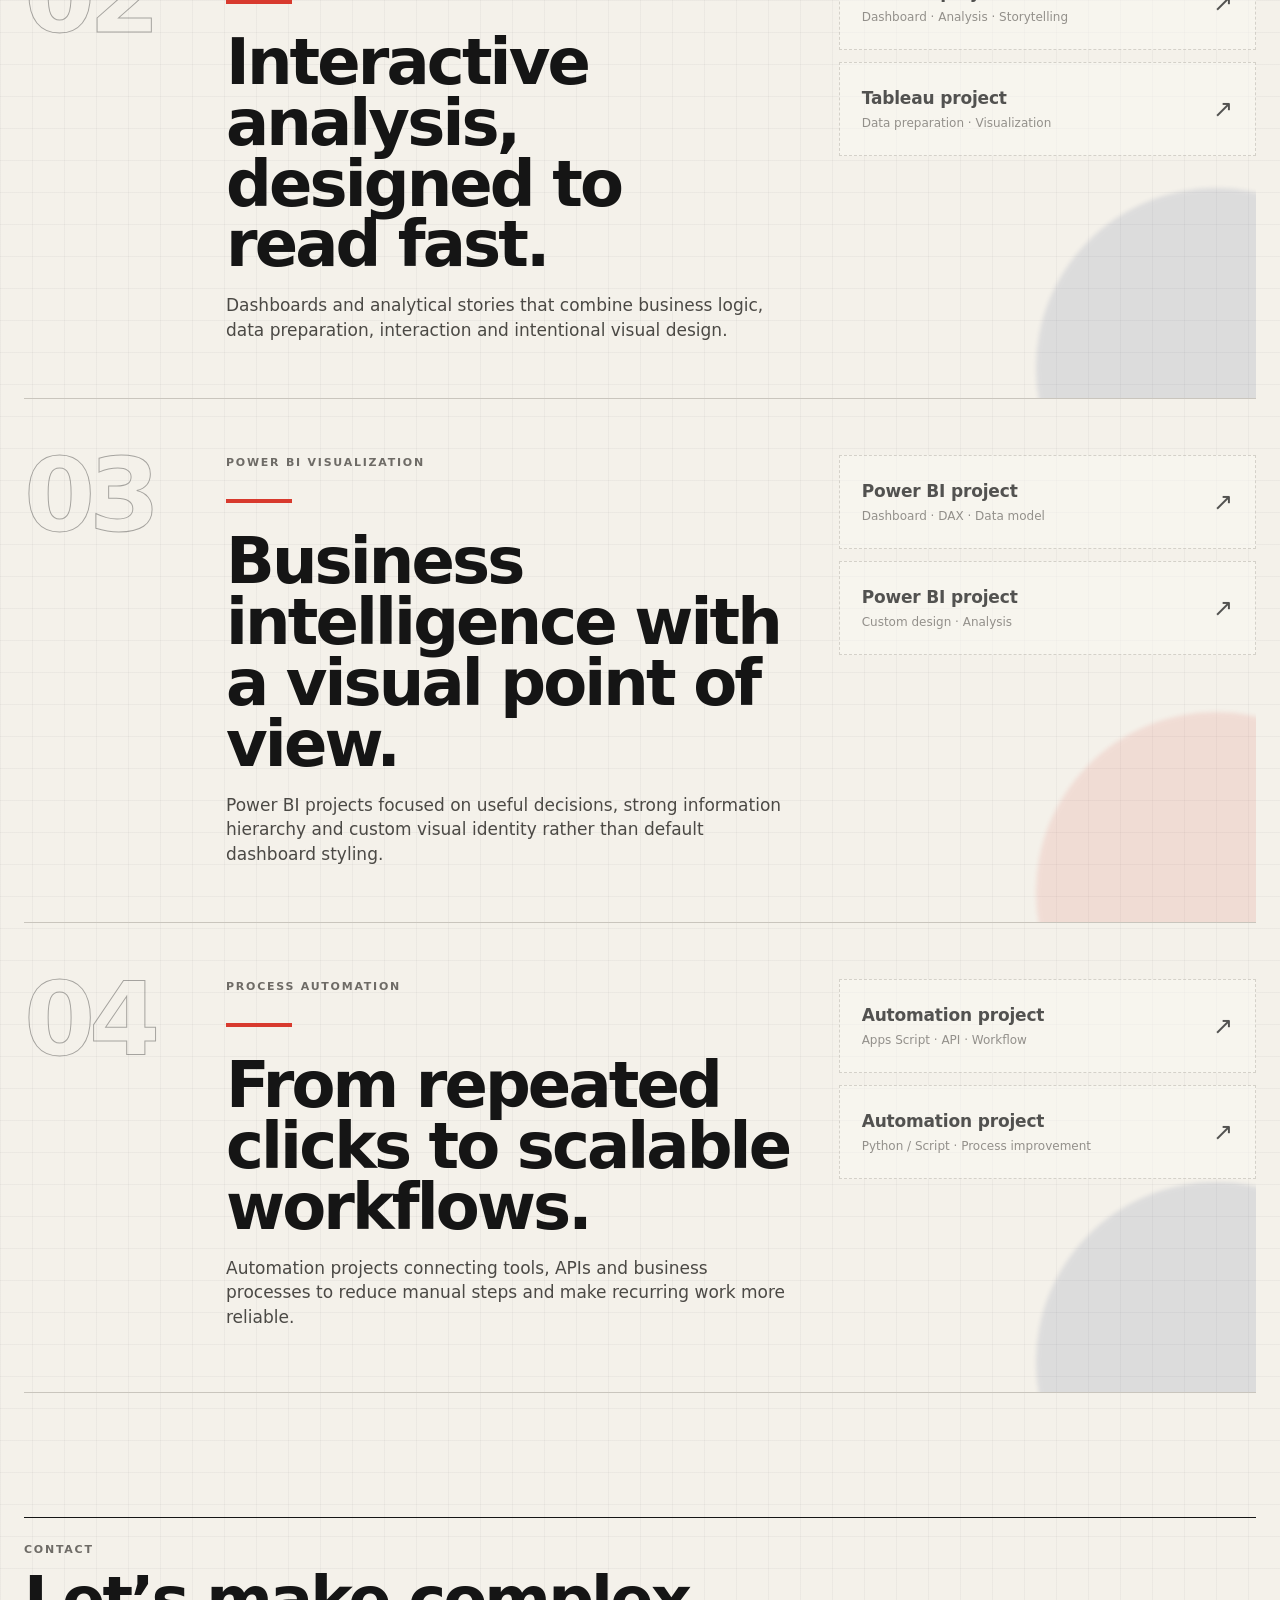
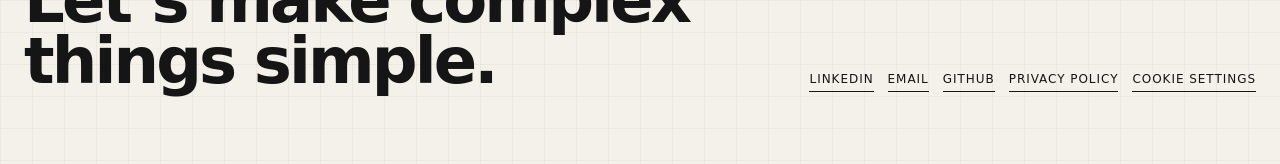
==== commit 8ef96854: "Add GitHub, privacy and cookie settings to footer" ====
--- a/index.html
+++ b/index.html
@@ -550,7 +550,11 @@
       .consent-actions{flex-wrap:wrap}
     }
 
-  </style>
+  
+/* Footer consent control: styled like the existing footer links */
+.footer-links .footer-cookie-settings{appearance:none;border:0;border-bottom:1px solid var(--ink);border-radius:0;padding:0 0 3px;background:transparent;color:inherit;font:inherit;font-size:12px;letter-spacing:.08em;text-transform:uppercase;cursor:pointer}
+.footer-links .footer-cookie-settings:hover,.footer-links a:hover{opacity:.65}
+</style>
 </head>
 
 <body>
@@ -899,7 +903,11 @@
         <a href="mailto:aniko.lukacsovics@gmail.com">
           Email
         </a>
-      </div>
+      
+        <a href="https://github.com/l-aniko" target="_blank" rel="noopener noreferrer">GitHub</a>
+        <a href="privacy.html">Privacy Policy</a>
+        <button type="button" class="footer-cookie-settings" data-cookie-settings>Cookie Settings</button>
+</div>
 
     </div>
 
@@ -958,5 +966,14 @@
     })();
   </script>
 
+
+<script>
+  document.querySelectorAll('[data-cookie-settings]').forEach(function(button){
+    button.addEventListener('click',function(){
+      var banner=document.getElementById('analytics-consent');
+      if(banner){banner.classList.add('is-visible');banner.scrollIntoView({block:'nearest'});}
+    });
+  });
+</script>
 </body>
 </html>
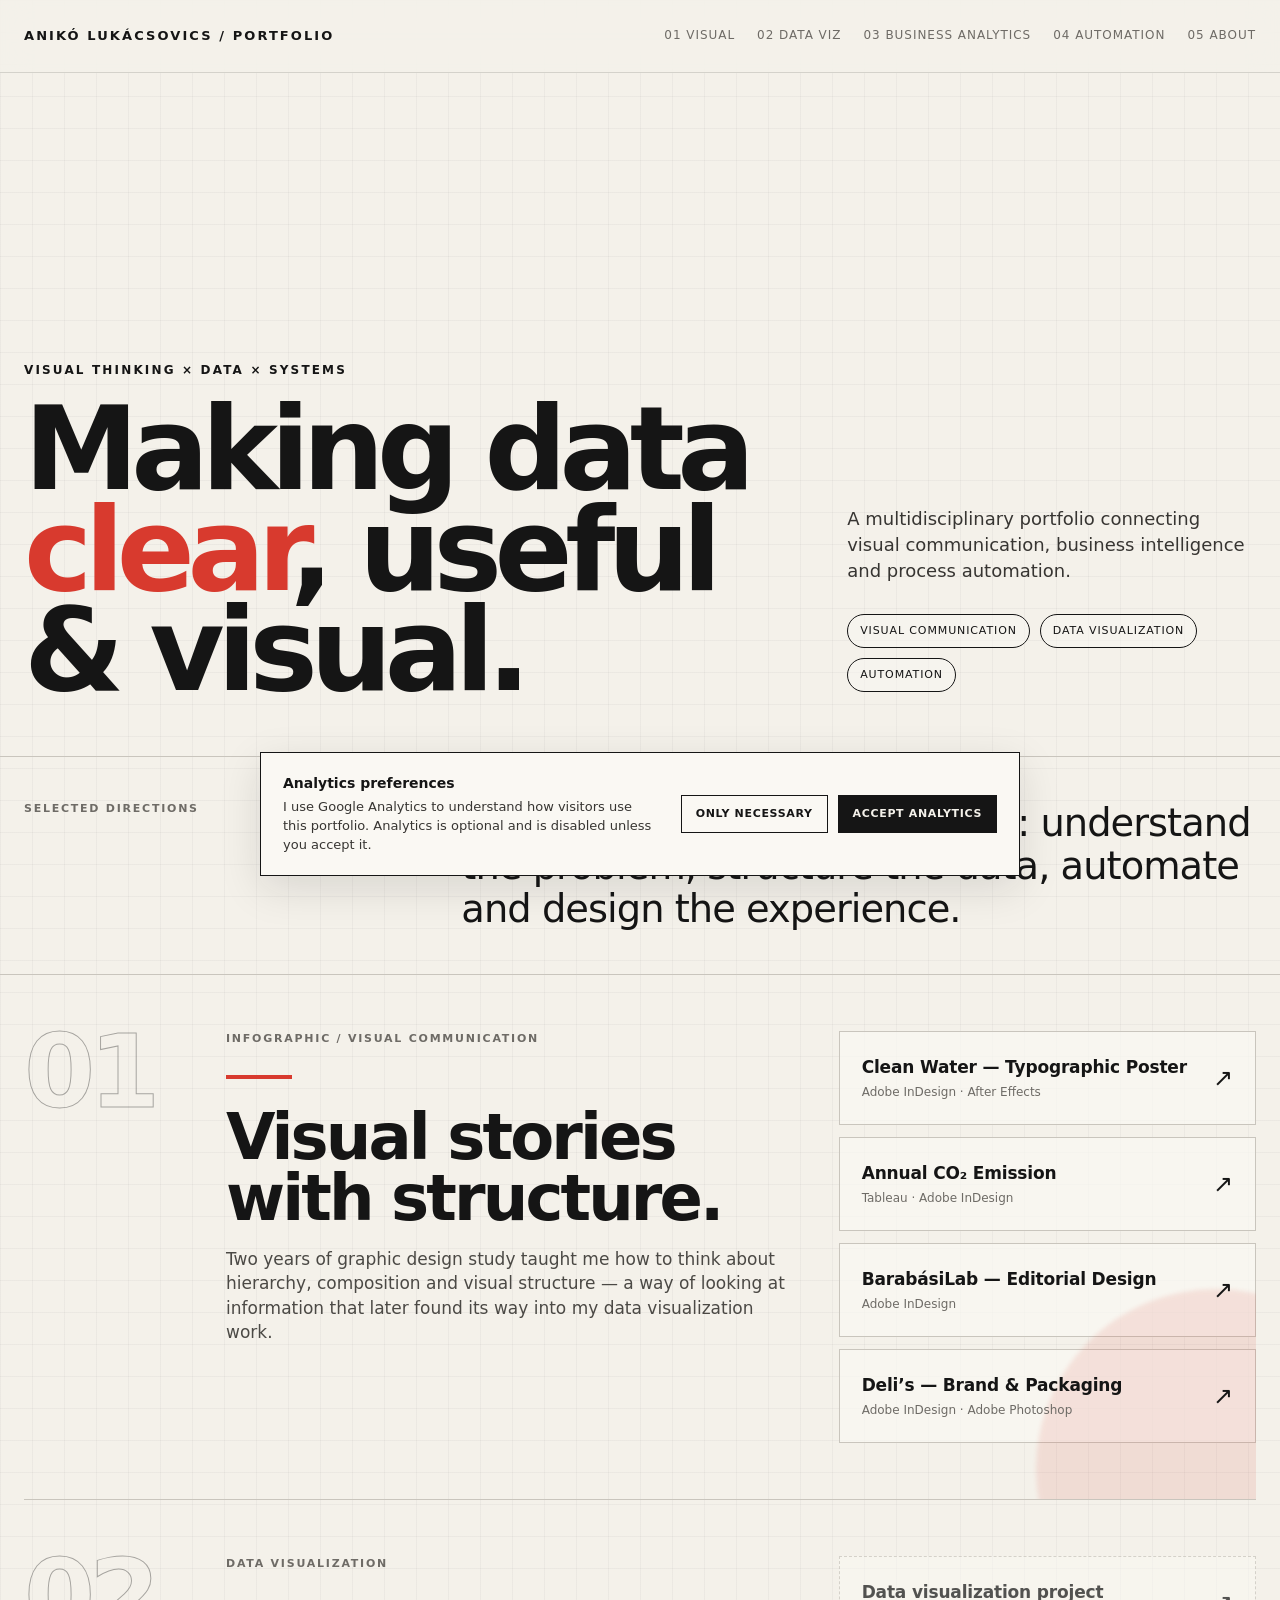
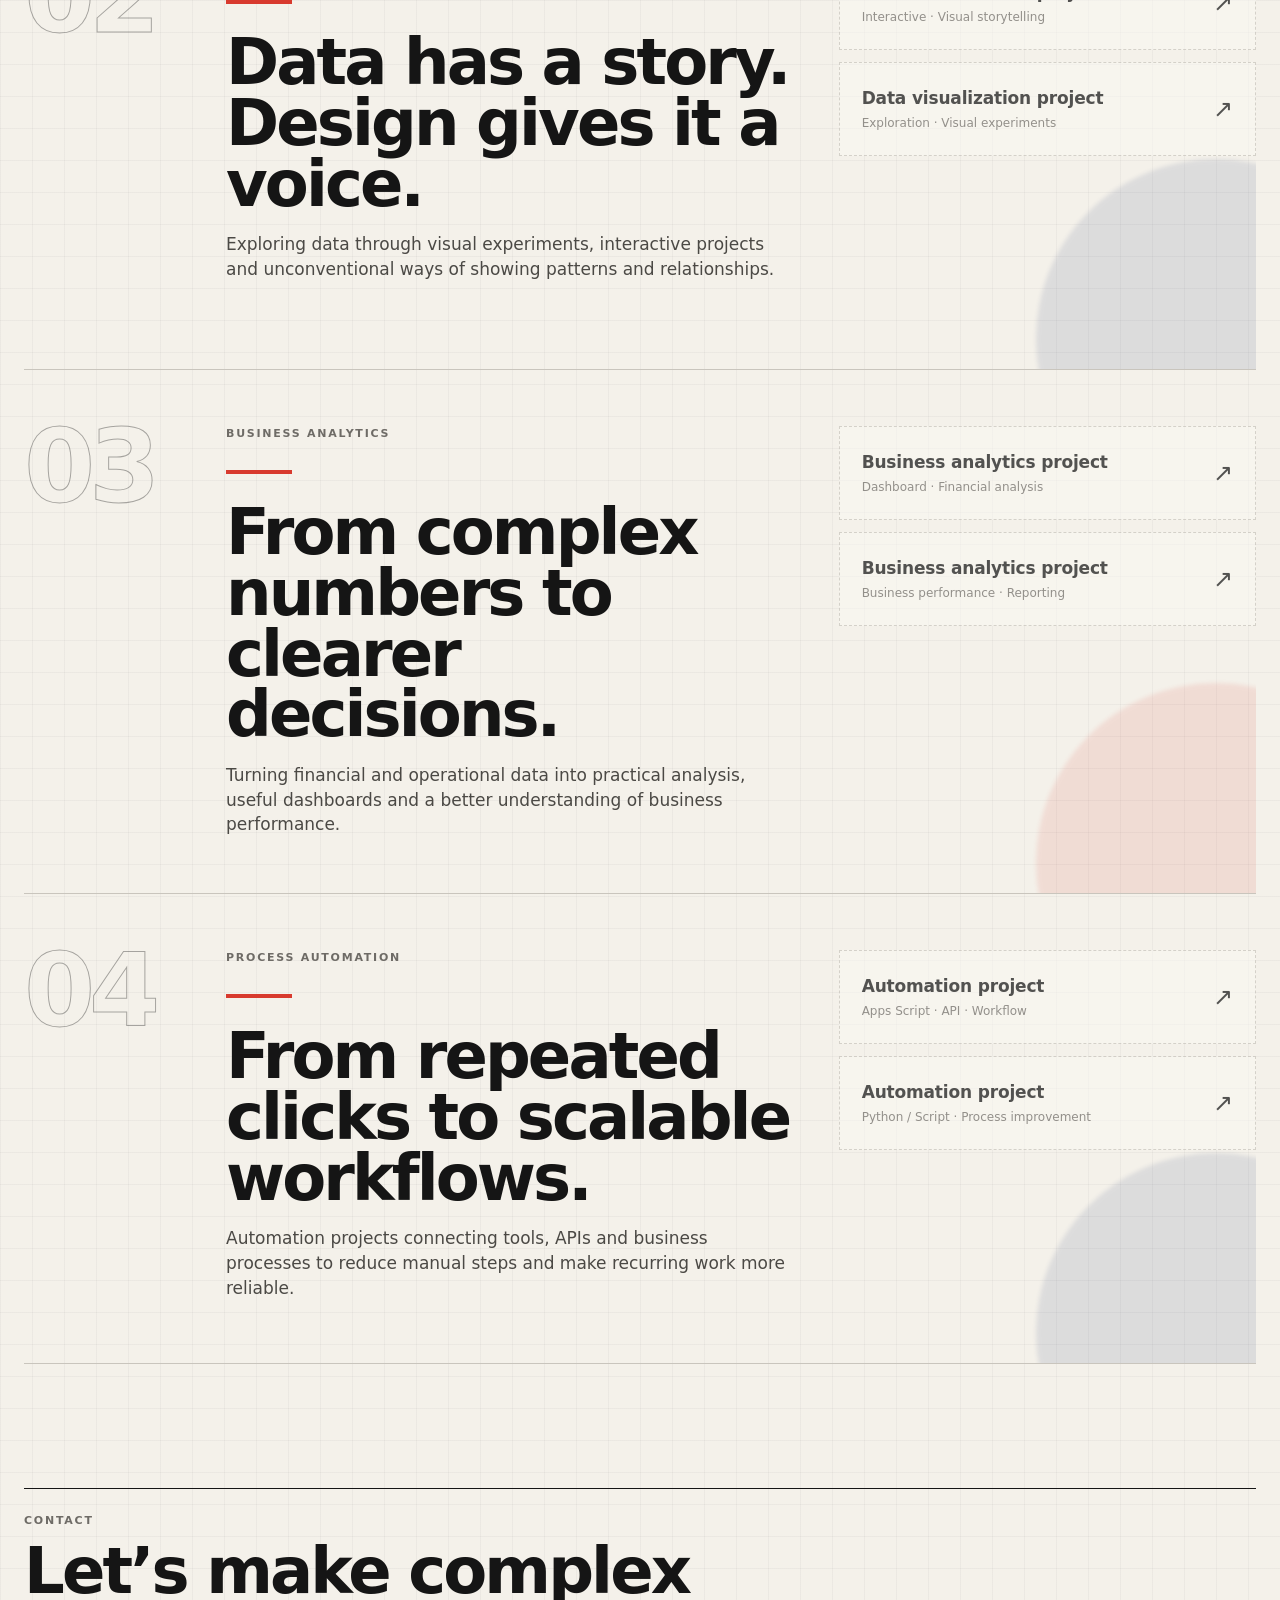
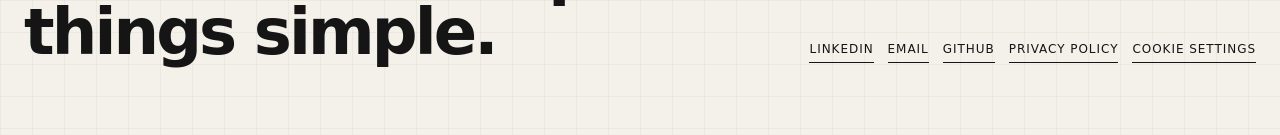
==== commit b3a04b54: "Refresh homepage Data Visualization and Business Analytics sections" ====
--- a/index.html
+++ b/index.html
@@ -580,8 +580,8 @@
 
       <nav class="navlinks" aria-label="Primary navigation">
         <a href="#visual">01 Visual</a>
-        <a href="#tableau">02 Tableau</a>
-        <a href="#powerbi">03 Power BI</a>
+        <a href="#dataviz">02 Data Viz</a>
+        <a href="#business-analytics">03 Business Analytics</a>
         <a href="#automation">04 Automation</a>
         <a href="about.html">05 About</a>
       </nav>
@@ -715,25 +715,24 @@
       </article>
 
 
-      <!-- 02 TABLEAU -->
-
-      <article id="tableau" class="section-card reveal" data-tone="indigo">
+      <!-- 02 DATA VISUALIZATION -->
+
+      <article id="dataviz" class="section-card reveal" data-tone="indigo">
 
         <div class="section-num">02</div>
 
         <div class="section-main">
 
           <div>
-            <div class="label">Tableau Data Visualization</div>
+            <div class="label">Data Visualization</div>
             <div class="accent"></div>
 
             <h2 class="section-title">
-              Interactive analysis, designed to read fast.
+              Data has a story. Design gives it a voice.
             </h2>
 
             <p class="section-desc">
-              Dashboards and analytical stories that combine business logic,
-              data preparation, interaction and intentional visual design.
+              Exploring data through visual experiments, interactive projects and unconventional ways of showing patterns and relationships.
             </p>
           </div>
 
@@ -744,8 +743,8 @@
                onclick="return false;">
 
               <div>
-                <h3>Tableau project</h3>
-                <p>Dashboard · Analysis · Storytelling</p>
+                <h3>Data visualization project</h3>
+                <p>Interactive · Visual storytelling</p>
               </div>
 
               <span class="arrow">↗</span>
@@ -756,8 +755,8 @@
                onclick="return false;">
 
               <div>
-                <h3>Tableau project</h3>
-                <p>Data preparation · Visualization</p>
+                <h3>Data visualization project</h3>
+                <p>Exploration · Visual experiments</p>
               </div>
 
               <span class="arrow">↗</span>
@@ -768,26 +767,24 @@
       </article>
 
 
-      <!-- 03 POWER BI -->
-
-      <article id="powerbi" class="section-card reveal" data-tone="red">
+      <!-- 03 BUSINESS ANALYTICS -->
+
+      <article id="business-analytics" class="section-card reveal" data-tone="red">
 
         <div class="section-num">03</div>
 
         <div class="section-main">
 
           <div>
-            <div class="label">Power BI Visualization</div>
+            <div class="label">Business Analytics</div>
             <div class="accent"></div>
 
             <h2 class="section-title">
-              Business intelligence with a visual point of view.
+              From complex numbers to clearer decisions.
             </h2>
 
             <p class="section-desc">
-              Power BI projects focused on useful decisions,
-              strong information hierarchy and custom visual identity
-              rather than default dashboard styling.
+              Turning financial and operational data into practical analysis, useful dashboards and a better understanding of business performance.
             </p>
           </div>
 
@@ -798,8 +795,8 @@
                onclick="return false;">
 
               <div>
-                <h3>Power BI project</h3>
-                <p>Dashboard · DAX · Data model</p>
+                <h3>Business analytics project</h3>
+                <p>Dashboard · Financial analysis</p>
               </div>
 
               <span class="arrow">↗</span>
@@ -810,8 +807,8 @@
                onclick="return false;">
 
               <div>
-                <h3>Power BI project</h3>
-                <p>Custom design · Analysis</p>
+                <h3>Business analytics project</h3>
+                <p>Business performance · Reporting</p>
               </div>
 
               <span class="arrow">↗</span>
@@ -929,51 +926,49 @@
   </script>
 
 
-  <script>
-    (function () {
-      const banner = document.getElementById('analytics-consent');
-      const acceptButton = document.getElementById('accept-analytics');
-      const necessaryButton = document.getElementById('necessary-only');
-      const storageKey = 'portfolio_analytics_consent';
-      const savedChoice = localStorage.getItem(storageKey);
-
-      function grantAnalytics() {
-        gtag('consent', 'update', {'analytics_storage': 'granted'});
-      }
-      function denyAnalytics() {
-        gtag('consent', 'update', {'analytics_storage': 'denied'});
-      }
-
-      if (savedChoice === 'granted') {
-        grantAnalytics();
-      } else if (savedChoice === 'denied') {
-        denyAnalytics();
-      } else {
-        banner.classList.add('is-visible');
-      }
-
-      acceptButton.addEventListener('click', function () {
-        localStorage.setItem(storageKey, 'granted');
-        grantAnalytics();
-        banner.classList.remove('is-visible');
-      });
-
-      necessaryButton.addEventListener('click', function () {
-        localStorage.setItem(storageKey, 'denied');
-        denyAnalytics();
-        banner.classList.remove('is-visible');
-      });
-    })();
-  </script>
+  
+
 
 
 <script>
-  document.querySelectorAll('[data-cookie-settings]').forEach(function(button){
-    button.addEventListener('click',function(){
-      var banner=document.getElementById('analytics-consent');
-      if(banner){banner.classList.add('is-visible');banner.scrollIntoView({block:'nearest'});}
+(function () {
+  const banner = document.getElementById('analytics-consent');
+  const accept = document.getElementById('accept-analytics');
+  const necessary = document.getElementById('necessary-only');
+  const key = 'portfolio_analytics_consent';
+  if (!banner || !accept || !necessary) return;
+
+  function choice() {
+    try { return localStorage.getItem(key); } catch (error) { return null; }
+  }
+  function setChoice(value) {
+    try { localStorage.setItem(key, value); } catch (error) {}
+    window.dataLayer = window.dataLayer || [];
+    if (typeof window.gtag === 'function') {
+      window.gtag('consent', 'update', { analytics_storage: value });
+    } else {
+      window.dataLayer.push(['consent', 'update', { analytics_storage: value }]);
+    }
+    banner.classList.remove('is-visible');
+  }
+  const saved = choice();
+  if (saved === 'granted' || saved === 'denied') {
+    if (saved === 'granted') {
+      if (typeof window.gtag === 'function') window.gtag('consent', 'update', { analytics_storage: 'granted' });
+    }
+  } else {
+    banner.classList.add('is-visible');
+  }
+  accept.addEventListener('click', function () { setChoice('granted'); });
+  necessary.addEventListener('click', function () { setChoice('denied'); });
+  document.querySelectorAll('[data-cookie-settings]').forEach(function (button) {
+    button.addEventListener('click', function () {
+      banner.classList.add('is-visible');
+      accept.focus({ preventScroll: true });
     });
   });
+})();
 </script>
+
 </body>
 </html>
